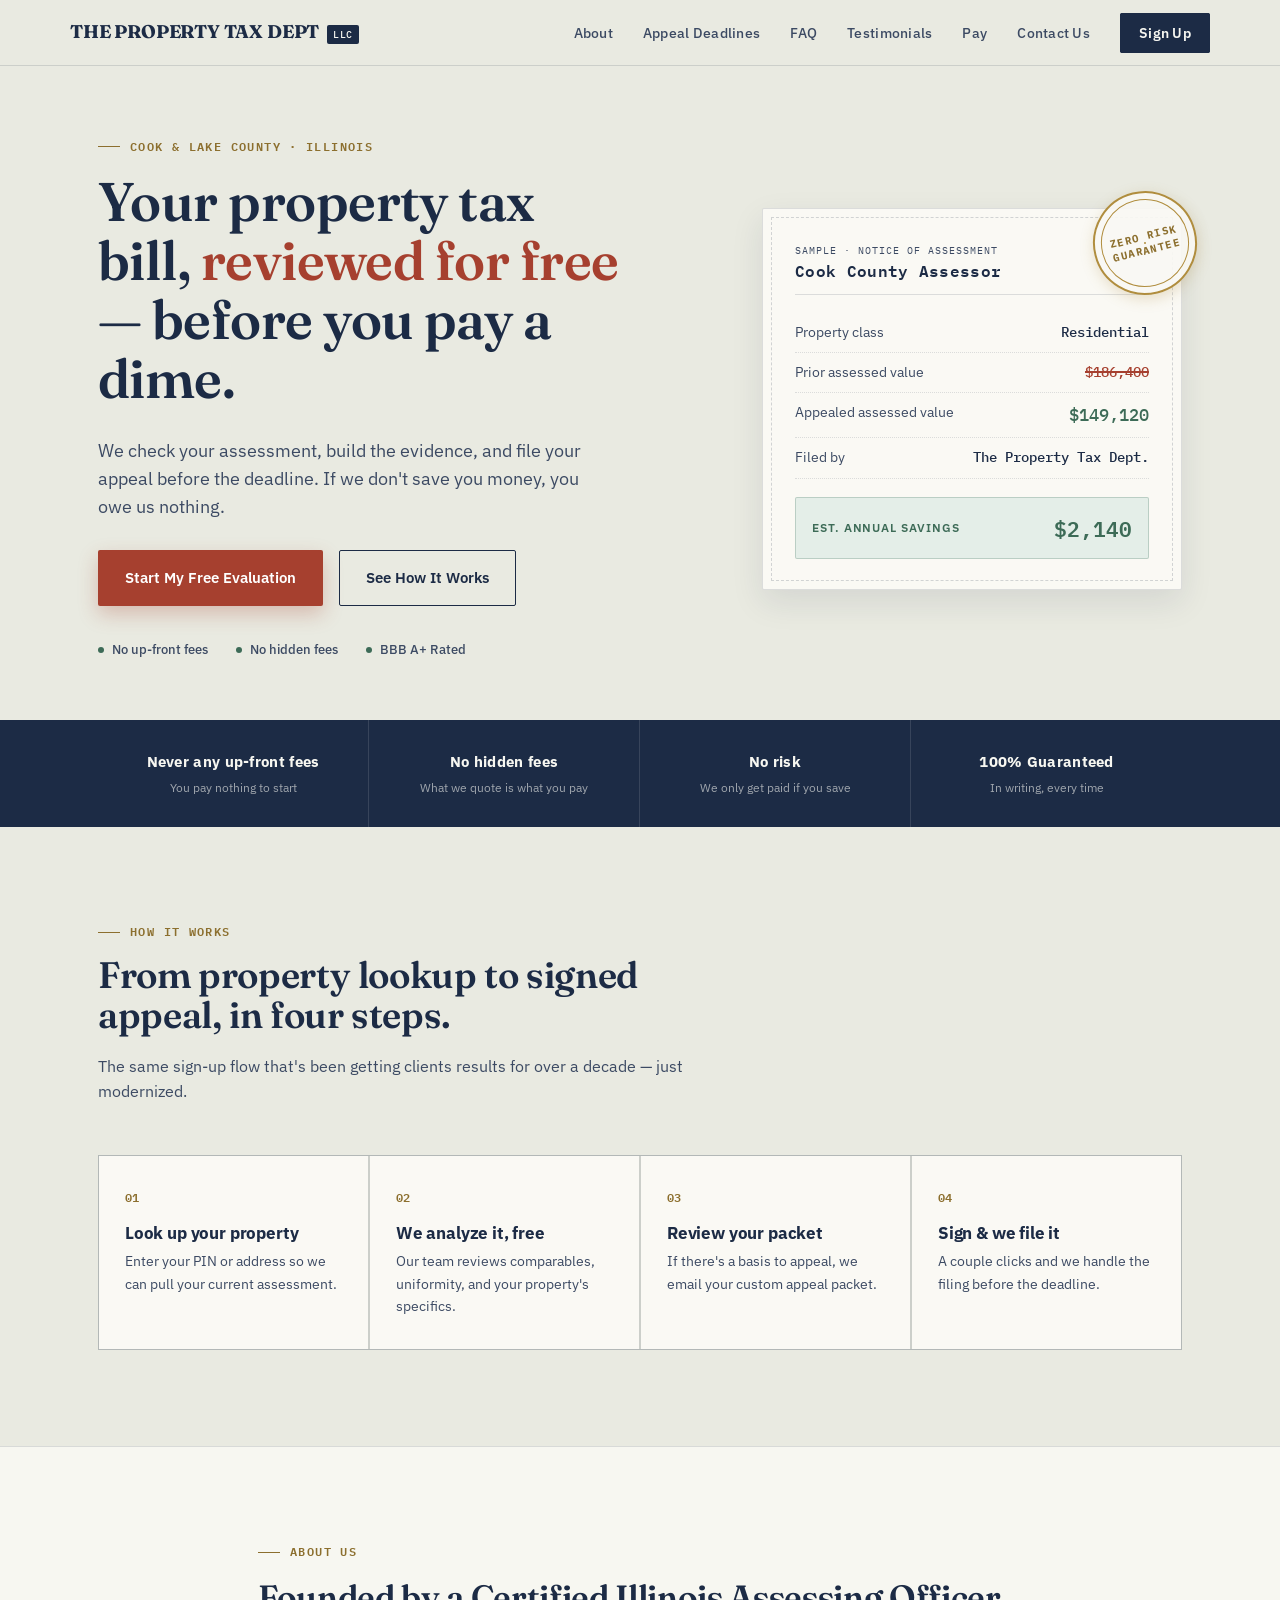
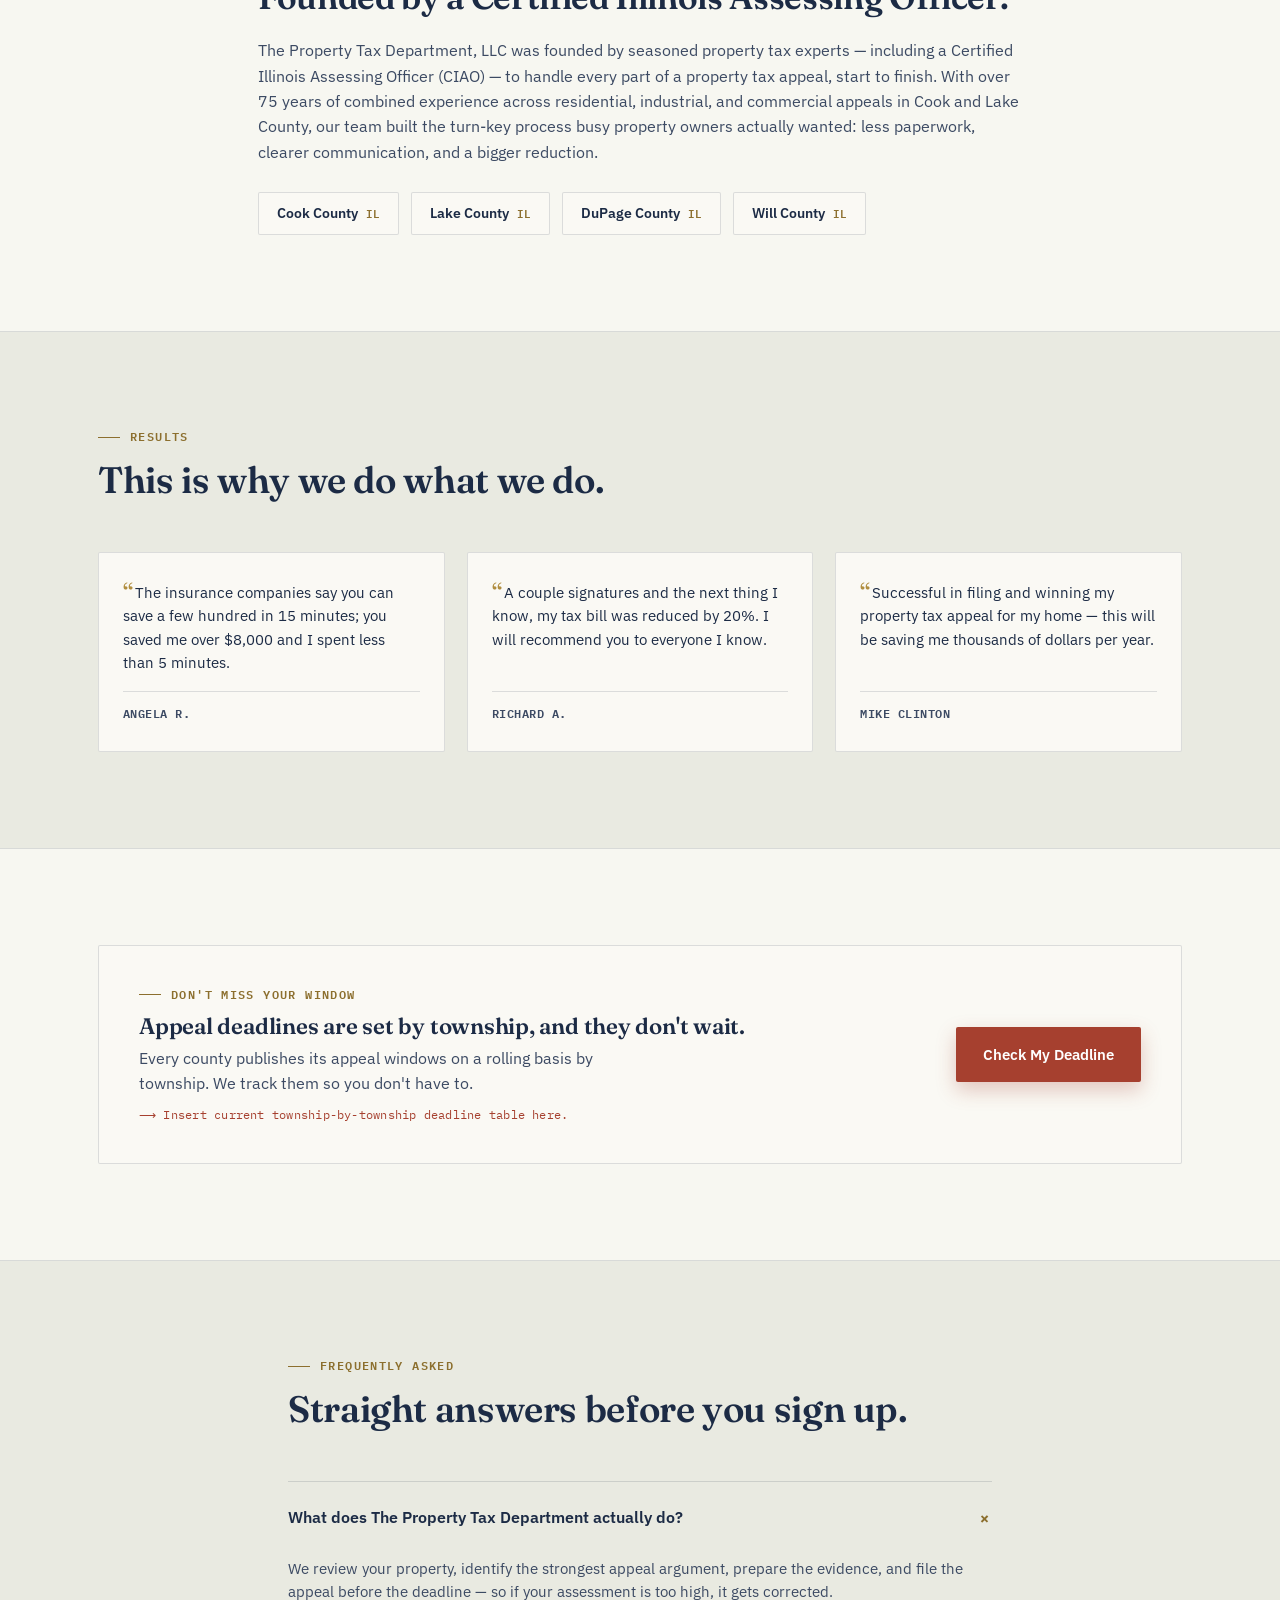
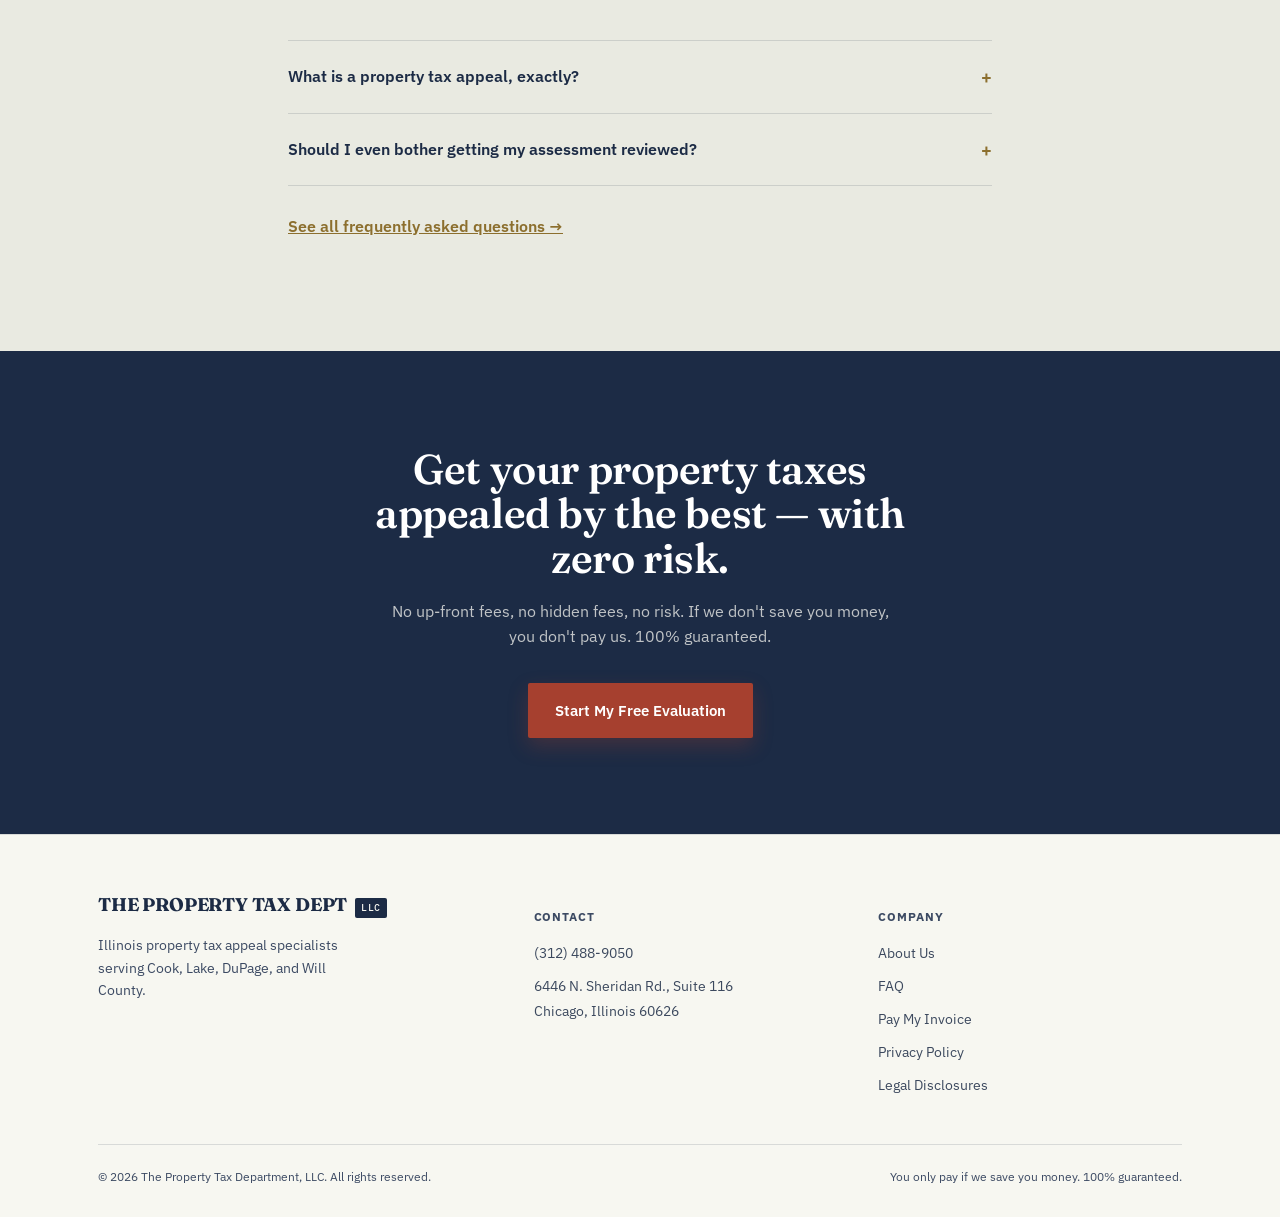
==== index.html @ 3777acff "Update index.html" ====
<!DOCTYPE html>
<html lang="en">
<head>
<meta charset="UTF-8">
<meta name="viewport" content="width=device-width, initial-scale=1.0">
<title>The Property Tax Department, LLC | Illinois Property Tax Appeals</title>
<meta name="description" content="Cook &amp; Lake County property tax appeals. No up-front fees. No hidden fees. You only pay if we save you money — 100% guaranteed.">
<link rel="preconnect" href="https://fonts.googleapis.com">
<link href="https://fonts.googleapis.com/css2?family=Fraunces:opsz,wght@9..144,400;9..144,500;9..144,600;9..144,700&family=IBM+Plex+Sans:wght@400;500;600;700&family=IBM+Plex+Mono:wght@400;500;600&display=swap" rel="stylesheet">
<link rel="stylesheet" href="assets/site.css">
</head>
<body>

<header>
  <div class="wrap nav" id="navBar">
    <div class="logo">THE PROPERTY TAX DEPT<span>LLC</span></div>
    <nav id="mainNav">
      <ul>
        <li><a href="#about">About</a></li>
        <li><a href="#deadlines">Appeal Deadlines</a></li>
        <li><a href="faq.html">FAQ</a></li>
        <li><a href="#testimonials">Testimonials</a></li>
        <li><a href="pay.html">Pay</a></li>
        <li><a href="#contact">Contact Us</a></li>
        <li><a href="calculator/index.html" class="nav-cta">Sign Up</a></li>
      </ul>
    </nav>
    <button class="menu-btn" id="menuBtn" aria-label="Toggle menu"><span></span><span></span><span></span></button>
  </div>
</header>

<section class="hero">
  <div class="wrap hero-grid">
    <div>
      <div class="eyebrow">Cook &amp; Lake County · Illinois</div>
      <h1>Your property tax bill, <em>reviewed for free</em> — before you pay a dime.</h1>
      <p class="lede">We check your assessment, build the evidence, and file your appeal before the deadline. If we don't save you money, you owe us nothing.</p>
      <div class="hero-actions">
        <a href="calculator/index.html" class="btn btn-primary">Start My Free Evaluation</a>
        <a href="#how" class="btn btn-ghost">See How It Works</a>
      </div>
      <div class="trust-row">
        <div class="trust-item"><span class="dot"></span> No up-front fees</div>
        <div class="trust-item"><span class="dot"></span> No hidden fees</div>
        <div class="trust-item"><span class="dot"></span> BBB A+ Rated</div>
      </div>
    </div>
    <div>
      <div class="notice-card">
        <div class="stamp">Zero Risk<br>Guarantee</div>
        <div class="notice-head">
          <div>
            <div class="tag">Sample · Notice of Assessment</div>
            <h3>Cook County Assessor</h3>
          </div>
        </div>
        <div class="notice-row"><span>Property class</span><span class="val">Residential</span></div>
        <div class="notice-row"><span>Prior assessed value</span><span class="val assessed-old">$186,400</span></div>
        <div class="notice-row"><span>Appealed assessed value</span><span class="val assessed-new">$149,120</span></div>
        <div class="notice-row"><span>Filed by</span><span class="val">The Property Tax Dept.</span></div>
        <div class="notice-savings">
          <span class="label">Est. Annual Savings</span>
          <span class="amount">$2,140</span>
        </div>
      </div>
    </div>
  </div>
</section>

<div class="guarantee-bar">
  <div class="wrap guarantee-inner">
    <div class="guarantee-item"><div class="g-label">Never any up-front fees</div><div class="g-sub">You pay nothing to start</div></div>
    <div class="guarantee-item"><div class="g-label">No hidden fees</div><div class="g-sub">What we quote is what you pay</div></div>
    <div class="guarantee-item"><div class="g-label">No risk</div><div class="g-sub">We only get paid if you save</div></div>
    <div class="guarantee-item"><div class="g-label">100% Guaranteed</div><div class="g-sub">In writing, every time</div></div>
  </div>
</div>

<section id="how">
  <div class="wrap">
    <div class="section-head">
      <div class="eyebrow">How it works</div>
      <h2>From property lookup to signed appeal, in four steps.</h2>
      <p>The same sign-up flow that's been getting clients results for over a decade — just modernized.</p>
    </div>
    <div class="steps">
      <div class="step"><span class="num">01</span><h3>Look up your property</h3><p>Enter your PIN or address so we can pull your current assessment.</p></div>
      <div class="step"><span class="num">02</span><h3>We analyze it, free</h3><p>Our team reviews comparables, uniformity, and your property's specifics.</p></div>
      <div class="step"><span class="num">03</span><h3>Review your packet</h3><p>If there's a basis to appeal, we email your custom appeal packet.</p></div>
      <div class="step"><span class="num">04</span><h3>Sign &amp; we file it</h3><p>A couple clicks and we handle the filing before the deadline.</p></div>
    </div>
  </div>
</section>

<section id="about" style="background:var(--paper-light); border-top:1px solid var(--line); border-bottom:1px solid var(--line);">
  <div class="wrap" style="max-width:820px;">
    <div class="eyebrow">About us</div>
    <h2 style="font-size:clamp(1.6rem,3vw,2.1rem); margin-bottom:22px;">Founded by a Certified Illinois Assessing Officer.</h2>
    <p style="color:var(--ink-soft); font-size:1.02rem;">The Property Tax Department, LLC was founded by seasoned property tax experts — including a Certified Illinois Assessing Officer (CIAO) — to handle every part of a property tax appeal, start to finish. With over 75 years of combined experience across residential, industrial, and commercial appeals in Cook and Lake County, our team built the turn-key process busy property owners actually wanted: less paperwork, clearer communication, and a bigger reduction.</p>
    <div class="counties" style="margin-top:28px;">
      <div class="county-chip">Cook County <span class="mono">IL</span></div>
      <div class="county-chip">Lake County <span class="mono">IL</span></div>
      <div class="county-chip">DuPage County <span class="mono">IL</span></div>
      <div class="county-chip">Will County <span class="mono">IL</span></div>
    </div>
  </div>
</section>

<section id="testimonials">
  <div class="wrap">
    <div class="section-head">
      <div class="eyebrow">Results</div>
      <h2>This is why we do what we do.</h2>
    </div>
    <div class="testi-grid">
      <div class="testi-card">
        <div class="quote">The insurance companies say you can save a few hundred in 15 minutes; you saved me over $8,000 and I spent less than 5 minutes.</div>
        <div class="testi-name">Angela R.</div>
      </div>
      <div class="testi-card">
        <div class="quote">A couple signatures and the next thing I know, my tax bill was reduced by 20%. I will recommend you to everyone I know.</div>
        <div class="testi-name">Richard A.</div>
      </div>
      <div class="testi-card">
        <div class="quote">Successful in filing and winning my property tax appeal for my home — this will be saving me thousands of dollars per year.</div>
        <div class="testi-name">Mike Clinton</div>
      </div>
    </div>
  </div>
</section>

<section id="deadlines" style="background:var(--paper-light); border-top:1px solid var(--line); border-bottom:1px solid var(--line);">
  <div class="wrap">
    <div class="deadline-wrap">
      <div>
        <div class="eyebrow" style="margin-bottom:10px;">Don't miss your window</div>
        <h3>Appeal deadlines are set by township, and they don't wait.</h3>
        <p>Every county publishes its appeal windows on a rolling basis by township. We track them so you don't have to.</p>
        <div class="deadline-note">⟶ Insert current township-by-township deadline table here.</div>
      </div>
      <a href="calculator/index.html" class="btn btn-primary">Check My Deadline</a>
    </div>
  </div>
</section>

<section id="faq">
  <div class="wrap" style="max-width:760px;">
    <div class="section-head">
      <div class="eyebrow">Frequently asked</div>
      <h2>Straight answers before you sign up.</h2>
    </div>
    <div class="faq-list">
      <div class="faq-item open">
        <div class="q"><span>What does The Property Tax Department actually do?</span><span class="plus">+</span></div>
        <div class="a"><p>We review your property, identify the strongest appeal argument, prepare the evidence, and file the appeal before the deadline — so if your assessment is too high, it gets corrected.</p></div>
      </div>
      <div class="faq-item">
        <div class="q"><span>What is a property tax appeal, exactly?</span><span class="plus">+</span></div>
        <div class="a"><p>It's a request to reduce your property's assessed value — not the tax rate, your school district, or local spending. It's based on market value, comparables, uniformity, and other relevant evidence.</p></div>
      </div>
      <div class="faq-item">
        <div class="q"><span>Should I even bother getting my assessment reviewed?</span><span class="plus">+</span></div>
        <div class="a"><p>If you own property in Cook or Lake County, it's worth checking — especially if your assessment recently increased, you bought recently, or similar nearby homes are assessed lower.</p></div>
      </div>
    </div>
    <p style="margin-top:28px;"><a href="faq.html" class="link" style="color:var(--brass-dark); text-decoration:underline; font-weight:600;">See all frequently asked questions →</a></p>
  </div>
</section>

<section id="signup" class="final-cta">
  <div class="wrap">
    <h2>Get your property taxes appealed by the best — with zero risk.</h2>
    <p>No up-front fees, no hidden fees, no risk. If we don't save you money, you don't pay us. 100% guaranteed.</p>
    <a href="calculator/index.html" class="btn btn-primary">Start My Free Evaluation</a>
  </div>
</section>

<footer id="contact">
  <div class="wrap">
    <div class="foot-grid">
      <div>
        <div class="logo" style="margin-bottom:14px;">THE PROPERTY TAX DEPT<span>LLC</span></div>
        <p style="color:var(--ink-soft); font-size:.9rem; max-width:34ch;">Illinois property tax appeal specialists serving Cook, Lake, DuPage, and Will County.</p>
      </div>
      <div>
        <h4>Contact</h4>
        <ul>
          <li><a href="tel:3124889050">(312) 488-9050</a></li>
          <li><a href="#">6446 N. Sheridan Rd., Suite 116<br>Chicago, Illinois 60626</a></li>
        </ul>
      </div>
      <div>
        <h4>Company</h4>
        <ul>
          <li><a href="#about">About Us</a></li>
          <li><a href="faq.html">FAQ</a></li>
          <li><a href="pay.html">Pay My Invoice</a></li>
          <li><a href="privacy-policy.html">Privacy Policy</a></li>
          <li><a href="legal-disclosures.html">Legal Disclosures</a></li>
        </ul>
      </div>
    </div>
    <div class="foot-bottom">
      <span>© 2026 The Property Tax Department, LLC. All rights reserved.</span>
      <span>You only pay if we save you money. 100% guaranteed.</span>
    </div>
  </div>
</footer>

<script>
  const menuBtn = document.getElementById('menuBtn');
  const mainNav = document.getElementById('mainNav');
  menuBtn.addEventListener('click', () => mainNav.classList.toggle('open'));

  document.querySelectorAll('.faq-item .q').forEach(q => {
    q.addEventListener('click', () => {
      const item = q.parentElement;
      const wasOpen = item.classList.contains('open');
      document.querySelectorAll('.faq-item').forEach(i => i.classList.remove('open'));
      if(!wasOpen) item.classList.add('open');
    });
  });
</script>

</body>
</html>
---- assets/site.css ----
:root{
  --ink:#1C2B45;
  --ink-soft:#3C4A63;
  --paper:#E9EAE1;
  --paper-light:#F7F7F1;
  --card:#FAF9F4;
  --brass:#B08D3E;
  --brass-dark:#8C6F2E;
  --stamp:#A6402F;
  --savings:#3D6B57;
  --savings-light:#E4EEE8;
  --line: rgba(28,43,69,0.14);
  --radius: 4px;
  --shadow: 0 12px 32px rgba(28,43,69,0.10);
}
*{box-sizing:border-box;}
html{scroll-behavior:smooth;}
body{
  margin:0;
  background:var(--paper);
  color:var(--ink);
  font-family:'IBM Plex Sans', sans-serif;
  line-height:1.55;
  -webkit-font-smoothing:antialiased;
}
h1,h2,h3{
  font-family:'Fraunces', serif;
  font-weight:600;
  line-height:1.08;
  margin:0 0 .5em;
  letter-spacing:-0.01em;
}
.mono{
  font-family:'IBM Plex Mono', monospace;
}
a{color:inherit;}
.wrap{max-width:1140px; margin:0 auto; padding:0 28px;}
section{padding:96px 0;}
@media (max-width:720px){ section{padding:64px 0;} }

/* ---------- HEADER ---------- */
header{
  position:sticky; top:0; z-index:50;
  background:rgba(233,234,225,0.92);
  backdrop-filter:blur(8px);
  border-bottom:1px solid var(--line);
}
.nav{
  display:flex; align-items:center; justify-content:space-between;
  padding:18px 0;
}
.logo{
  font-family:'Fraunces', serif; font-weight:700; font-size:1.15rem;
  letter-spacing:-0.01em;
  display:flex; align-items:baseline; gap:8px;
}
.logo span{
  font-family:'IBM Plex Mono', monospace; font-weight:500; font-size:.62rem;
  background:var(--ink); color:var(--paper-light);
  padding:2px 6px; border-radius:2px; letter-spacing:.06em;
}
nav ul{list-style:none; display:flex; gap:30px; margin:0; padding:0;}
nav ul li a{
  text-decoration:none; font-size:.86rem; font-weight:500;
  color:var(--ink-soft); letter-spacing:.02em;
  padding-bottom:3px; border-bottom:1px solid transparent;
  transition:border-color .15s, color .15s;
}
nav ul li a:hover{color:var(--ink); border-color:var(--brass);}
.nav-cta{
  background:var(--ink); color:var(--paper-light) !important;
  padding:10px 18px; border-radius:2px; font-weight:600 !important;
  border:1px solid var(--ink) !important;
}
.nav-cta:hover{background:var(--ink-soft) !important; border-color:var(--ink-soft) !important;}
.menu-btn{display:none; background:none; border:none; cursor:pointer;}
.menu-btn span{display:block; width:22px; height:2px; background:var(--ink); margin:5px 0;}
@media (max-width:860px){
  nav ul{display:none;}
  .menu-btn{display:block;}
  nav.open ul{
    display:flex; flex-direction:column; gap:0;
    position:absolute; top:64px; left:0; right:0;
    background:var(--paper-light); border-bottom:1px solid var(--line);
    padding:8px 28px 20px;
  }
  nav.open ul li{padding:10px 0; border-bottom:1px solid var(--line);}
}

/* ---------- HERO ---------- */
.hero{padding-top:72px; padding-bottom:60px;}
.hero-grid{
  display:grid; grid-template-columns:1.05fr .95fr; gap:64px; align-items:center;
}
@media (max-width:900px){ .hero-grid{grid-template-columns:1fr;} }
.eyebrow{
  font-family:'IBM Plex Mono', monospace; font-size:.72rem; letter-spacing:.12em;
  text-transform:uppercase; color:var(--brass-dark); font-weight:600;
  display:flex; align-items:center; gap:10px; margin-bottom:18px;
}
.eyebrow::before{content:''; width:22px; height:1px; background:var(--brass-dark);}
.hero h1{font-size:clamp(2.3rem, 4.4vw, 3.4rem); color:var(--ink);}
.hero h1 em{font-style:normal; color:var(--stamp);}
.hero p.lede{font-size:1.14rem; color:var(--ink-soft); max-width:46ch; margin:0 0 30px;}
.hero-actions{display:flex; gap:16px; flex-wrap:wrap; margin-bottom:34px;}
.btn{
  display:inline-flex; align-items:center; gap:8px;
  padding:15px 26px; border-radius:2px; font-weight:600; font-size:.95rem;
  text-decoration:none; border:1px solid transparent; cursor:pointer;
  transition:transform .15s ease, box-shadow .15s ease;
}
.btn:hover{transform:translateY(-1px);}
.btn-primary{background:var(--stamp); color:#fff; box-shadow:0 8px 20px rgba(166,64,47,0.28);}
.btn-primary:hover{background:#8f3728;}
.btn-ghost{background:transparent; color:var(--ink); border-color:var(--ink);}
.btn-ghost:hover{background:var(--ink); color:var(--paper-light);}
.trust-row{display:flex; gap:28px; flex-wrap:wrap;}
.trust-item{display:flex; align-items:center; gap:8px; font-size:.82rem; color:var(--ink-soft); font-weight:500;}
.trust-item .dot{width:6px; height:6px; border-radius:50%; background:var(--savings);}

/* ---------- SIGNATURE: ASSESSMENT NOTICE CARD ---------- */
.notice-card{
  position:relative;
  background:var(--card);
  border:1px solid var(--line);
  box-shadow:var(--shadow);
  padding:34px 32px 30px;
  border-radius:2px;
  max-width:420px;
  margin-left:auto;
}
.notice-card::before{
  content:'';
  position:absolute; inset:8px;
  border:1px dashed rgba(28,43,69,0.18);
  pointer-events:none;
}
.notice-head{
  display:flex; justify-content:space-between; align-items:flex-start;
  border-bottom:1px solid var(--line); padding-bottom:14px; margin-bottom:18px;
}
.notice-head .tag{
  font-family:'IBM Plex Mono', monospace; font-size:.62rem; letter-spacing:.1em;
  color:var(--ink-soft); text-transform:uppercase;
}
.notice-head h3{font-size:1rem; margin:4px 0 0; font-family:'IBM Plex Mono', monospace; font-weight:600; letter-spacing:.02em;}
.notice-row{display:flex; justify-content:space-between; padding:9px 0; border-bottom:1px dotted var(--line); font-size:.86rem;}
.notice-row span:first-child{color:var(--ink-soft);}
.notice-row .val{font-family:'IBM Plex Mono', monospace; font-weight:500;}
.assessed-old{
  color:var(--stamp); text-decoration:line-through; text-decoration-thickness:1.5px;
}
.assessed-new{
  color:var(--savings); font-weight:600; font-size:1.05rem;
}
.notice-savings{
  margin-top:18px; background:var(--savings-light); border:1px solid rgba(61,107,87,0.25);
  padding:14px 16px; border-radius:2px;
  display:flex; justify-content:space-between; align-items:center;
}
.notice-savings .label{font-size:.72rem; text-transform:uppercase; letter-spacing:.08em; color:var(--savings); font-weight:600;}
.notice-savings .amount{font-family:'IBM Plex Mono', monospace; font-weight:600; font-size:1.3rem; color:var(--savings);}
.stamp{
  position:absolute; top:-18px; right:-16px;
  width:104px; height:104px; border-radius:50%;
  border:2.5px solid var(--brass);
  display:flex; align-items:center; justify-content:center;
  transform:rotate(-14deg);
  background:rgba(250,249,244,0.9);
  color:var(--brass-dark);
  font-family:'IBM Plex Mono', monospace; font-weight:700; font-size:.66rem;
  letter-spacing:.06em; text-align:center; text-transform:uppercase;
  line-height:1.35;
  box-shadow:0 4px 14px rgba(176,141,62,0.25);
}
.stamp::before, .stamp::after{
  content:''; position:absolute; border-radius:50%; border:1px solid var(--brass);
}
.stamp::before{inset:6px;}

/* ---------- GUARANTEE BAR ---------- */
.guarantee-bar{
  background:var(--ink); color:var(--paper-light); padding:0;
}
.guarantee-inner{
  display:grid; grid-template-columns:repeat(4,1fr); gap:0;
}
@media (max-width:800px){ .guarantee-inner{grid-template-columns:repeat(2,1fr);} }
.guarantee-item{
  padding:30px 24px; text-align:center; border-right:1px solid rgba(255,255,255,0.12);
}
.guarantee-item:last-child{border-right:none;}
.guarantee-item .g-label{font-weight:700; font-size:.95rem; letter-spacing:.02em;}
.guarantee-item .g-sub{font-size:.78rem; color:rgba(247,247,241,0.6); margin-top:4px;}

/* ---------- SECTION HEADERS ---------- */
.section-head{max-width:620px; margin-bottom:52px;}
.section-head .eyebrow{margin-bottom:14px;}
.section-head h2{font-size:clamp(1.7rem,3vw,2.3rem);}
.section-head p{color:var(--ink-soft); font-size:1.02rem;}

/* ---------- HOW IT WORKS ---------- */
.steps{
  display:grid; grid-template-columns:repeat(4,1fr); gap:2px;
  background:var(--line); border:1px solid var(--line);
}
@media (max-width:900px){ .steps{grid-template-columns:1fr 1fr;} }
@media (max-width:520px){ .steps{grid-template-columns:1fr;} }
.step{background:var(--card); padding:32px 26px;}
.step .num{
  font-family:'IBM Plex Mono', monospace; font-weight:600; font-size:.78rem;
  color:var(--brass-dark); display:block; margin-bottom:16px;
}
.step h3{font-size:1.08rem; font-family:'IBM Plex Sans', sans-serif; font-weight:700; margin-bottom:8px;}
.step p{font-size:.9rem; color:var(--ink-soft); margin:0;}

/* ---------- SERVICE AREA ---------- */
.counties{
  display:flex; flex-wrap:wrap; gap:12px;
}
.county-chip{
  border:1px solid var(--line); background:var(--card);
  padding:10px 18px; border-radius:2px; font-size:.86rem; font-weight:600;
  display:flex; align-items:center; gap:8px;
}
.county-chip .mono{font-size:.68rem; color:var(--brass-dark);}

/* ---------- TESTIMONIALS ---------- */
.testi-grid{
  display:grid; grid-template-columns:repeat(3,1fr); gap:22px;
}
@media (max-width:900px){ .testi-grid{grid-template-columns:1fr 1fr;} }
@media (max-width:600px){ .testi-grid{grid-template-columns:1fr;} }
.testi-card{
  background:var(--card); border:1px solid var(--line); border-radius:2px;
  padding:28px 24px; display:flex; flex-direction:column; gap:16px;
}
.testi-card .quote{font-size:.95rem; color:var(--ink); flex:1;}
.testi-card .quote::before{content:'\201C'; color:var(--brass); font-family:'Fraunces',serif; font-size:1.6rem; line-height:0; display:inline-block; margin-right:2px; vertical-align:-4px;}
.testi-name{
  font-family:'IBM Plex Mono', monospace; font-size:.76rem; font-weight:600;
  color:var(--ink-soft); border-top:1px solid var(--line); padding-top:12px;
  text-transform:uppercase; letter-spacing:.04em;
}

/* ---------- DEADLINES ---------- */
.deadline-wrap{
  background:var(--card); border:1px solid var(--line); border-radius:2px;
  padding:40px; display:flex; justify-content:space-between; align-items:center; gap:32px; flex-wrap:wrap;
}
.deadline-wrap h3{font-size:1.4rem; margin-bottom:8px;}
.deadline-wrap p{color:var(--ink-soft); margin:0; max-width:52ch;}
.deadline-note{
  font-family:'IBM Plex Mono', monospace; font-size:.72rem; color:var(--stamp);
  margin-top:10px; letter-spacing:.02em;
}

/* ---------- FAQ TEASER ---------- */
.faq-list{border-top:1px solid var(--line);}
.faq-item{border-bottom:1px solid var(--line); padding:22px 0; cursor:pointer;}
.faq-item .q{display:flex; justify-content:space-between; align-items:center; font-weight:600; font-size:1rem;}
.faq-item .q .plus{font-family:'IBM Plex Mono', monospace; color:var(--brass-dark); font-size:1.1rem; transition:transform .2s;}
.faq-item.open .q .plus{transform:rotate(45deg);}
.faq-item .a{max-height:0; overflow:hidden; transition:max-height .25s ease; font-size:.92rem; color:var(--ink-soft);}
.faq-item.open .a{max-height:240px; margin-top:12px;}

/* ---------- FINAL CTA ---------- */
.final-cta{
  background:var(--ink); color:var(--paper-light); text-align:center;
}
.final-cta h2{color:#fff; font-size:clamp(1.8rem,3.4vw,2.6rem); max-width:20ch; margin:0 auto 18px;}
.final-cta p{color:rgba(247,247,241,0.75); max-width:50ch; margin:0 auto 34px;}

/* ---------- FOOTER ---------- */
footer{background:var(--paper-light); border-top:1px solid var(--line); padding:56px 0 30px;}
.foot-grid{display:grid; grid-template-columns:1.3fr 1fr 1fr; gap:40px; margin-bottom:40px;}
@media (max-width:700px){ .foot-grid{grid-template-columns:1fr;} }
footer h4{font-size:.76rem; text-transform:uppercase; letter-spacing:.08em; color:var(--ink-soft); margin-bottom:14px;}
footer ul{list-style:none; margin:0; padding:0;}
footer ul li{margin-bottom:8px;}
footer ul li a{text-decoration:none; font-size:.9rem; color:var(--ink); opacity:.85;}
footer ul li a:hover{opacity:1; color:var(--brass-dark);}
.foot-bottom{
  border-top:1px solid var(--line); padding-top:22px; display:flex; justify-content:space-between;
  flex-wrap:wrap; gap:10px; font-size:.78rem; color:var(--ink-soft);
}

/* ================================================================
   INTERIOR / SIMPLE CONTENT PAGES (Privacy, Legal, Pay, etc.)
   ================================================================ */

.page-hero{
  padding:64px 0 40px;
  border-bottom:1px solid var(--line);
  background:var(--paper-light);
}
.page-hero h1{font-size:clamp(2rem,4vw,2.6rem);}
.page-hero p{color:var(--ink-soft); font-size:1.02rem; max-width:60ch; margin:0;}

.prose{max-width:760px;}
.prose h2{font-size:1.3rem; margin-top:2em;}
.prose h2:first-child{margin-top:0;}
.prose p{color:var(--ink-soft); margin-bottom:1.3em; font-size:.98rem;}
.prose .updated{
  font-family:'IBM Plex Mono', monospace; font-size:.74rem; color:var(--brass-dark);
  text-transform:uppercase; letter-spacing:.06em; display:block; margin-bottom:2.2em;
}
.prose a{color:var(--brass-dark); text-decoration:underline;}

/* Simple notice/alert box (e.g. Pay page technical notice) */
.notice-box{
  background:var(--savings-light); border:1px solid rgba(61,107,87,0.3);
  padding:20px 24px; border-radius:2px; margin:24px 0;
  font-size:.92rem; color:var(--ink);
}
.notice-box.-warning{
  background:#FBEAE7; border-color:rgba(166,64,47,0.3);
}
.notice-box strong{display:block; margin-bottom:6px; font-family:'IBM Plex Mono', monospace; font-size:.74rem; text-transform:uppercase; letter-spacing:.06em;}

/* Simple lookup form (Pay page) */
.simple-form{
  background:var(--card); border:1px solid var(--line); border-radius:2px;
  padding:32px; max-width:480px; margin-top:24px;
}
.simple-form label{display:block; font-weight:600; font-size:.85rem; margin-bottom:8px;}
.simple-form input{
  width:100%; padding:13px; border:1px solid var(--line); background:var(--paper-light);
  font-family:'IBM Plex Sans', sans-serif; font-size:.95rem; margin-bottom:16px; border-radius:2px;
}
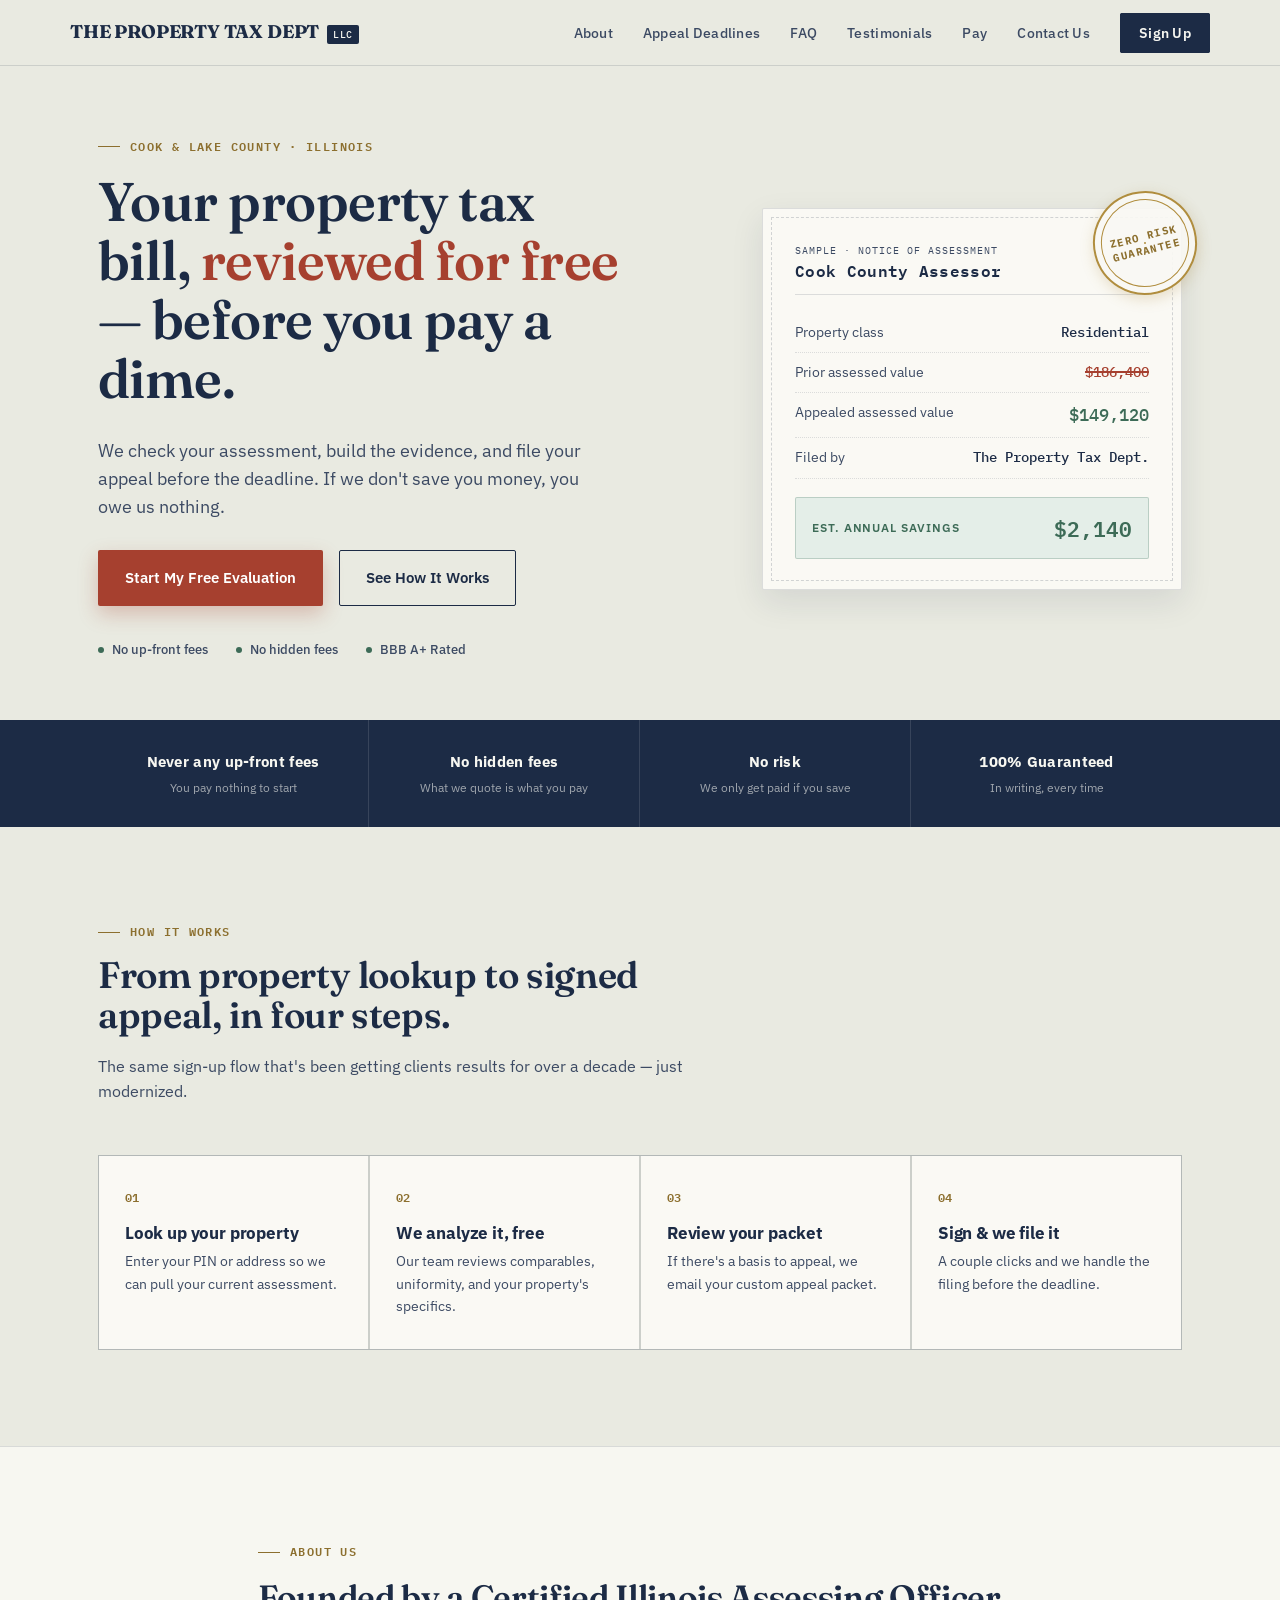
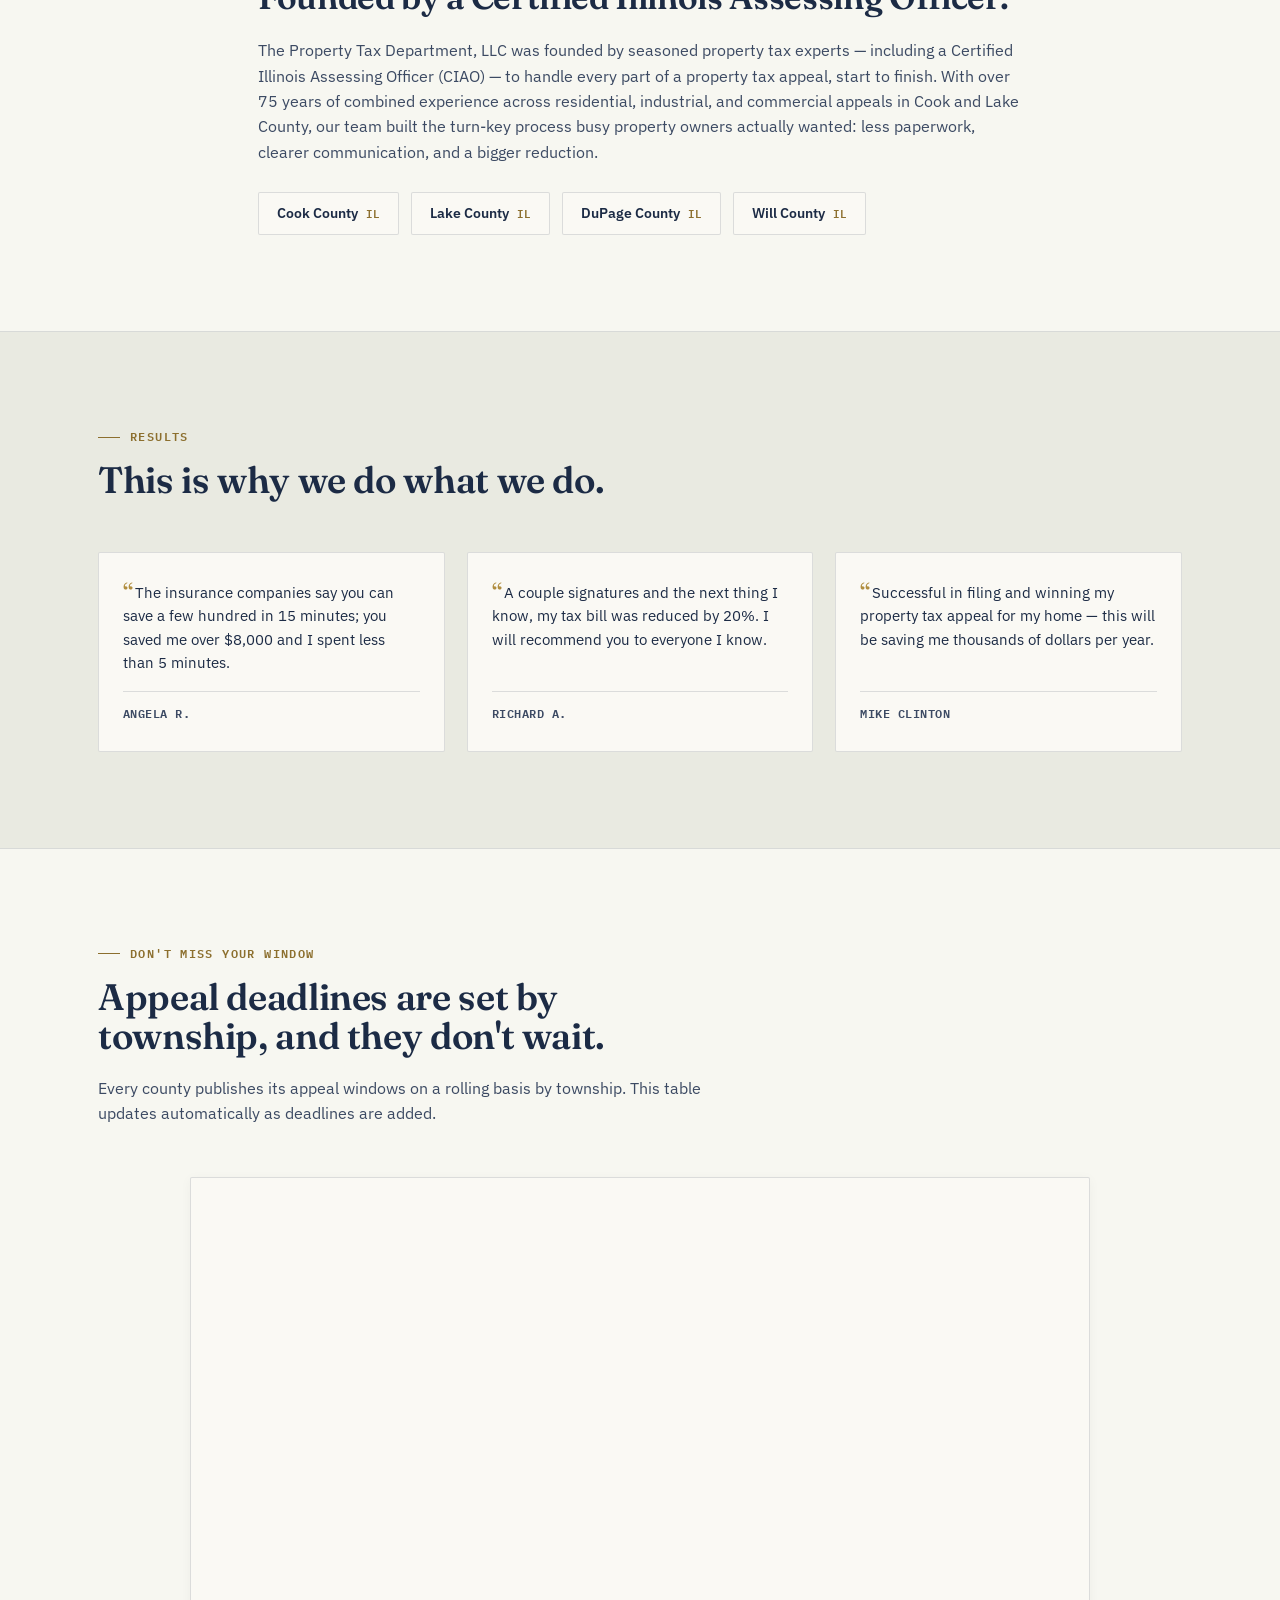
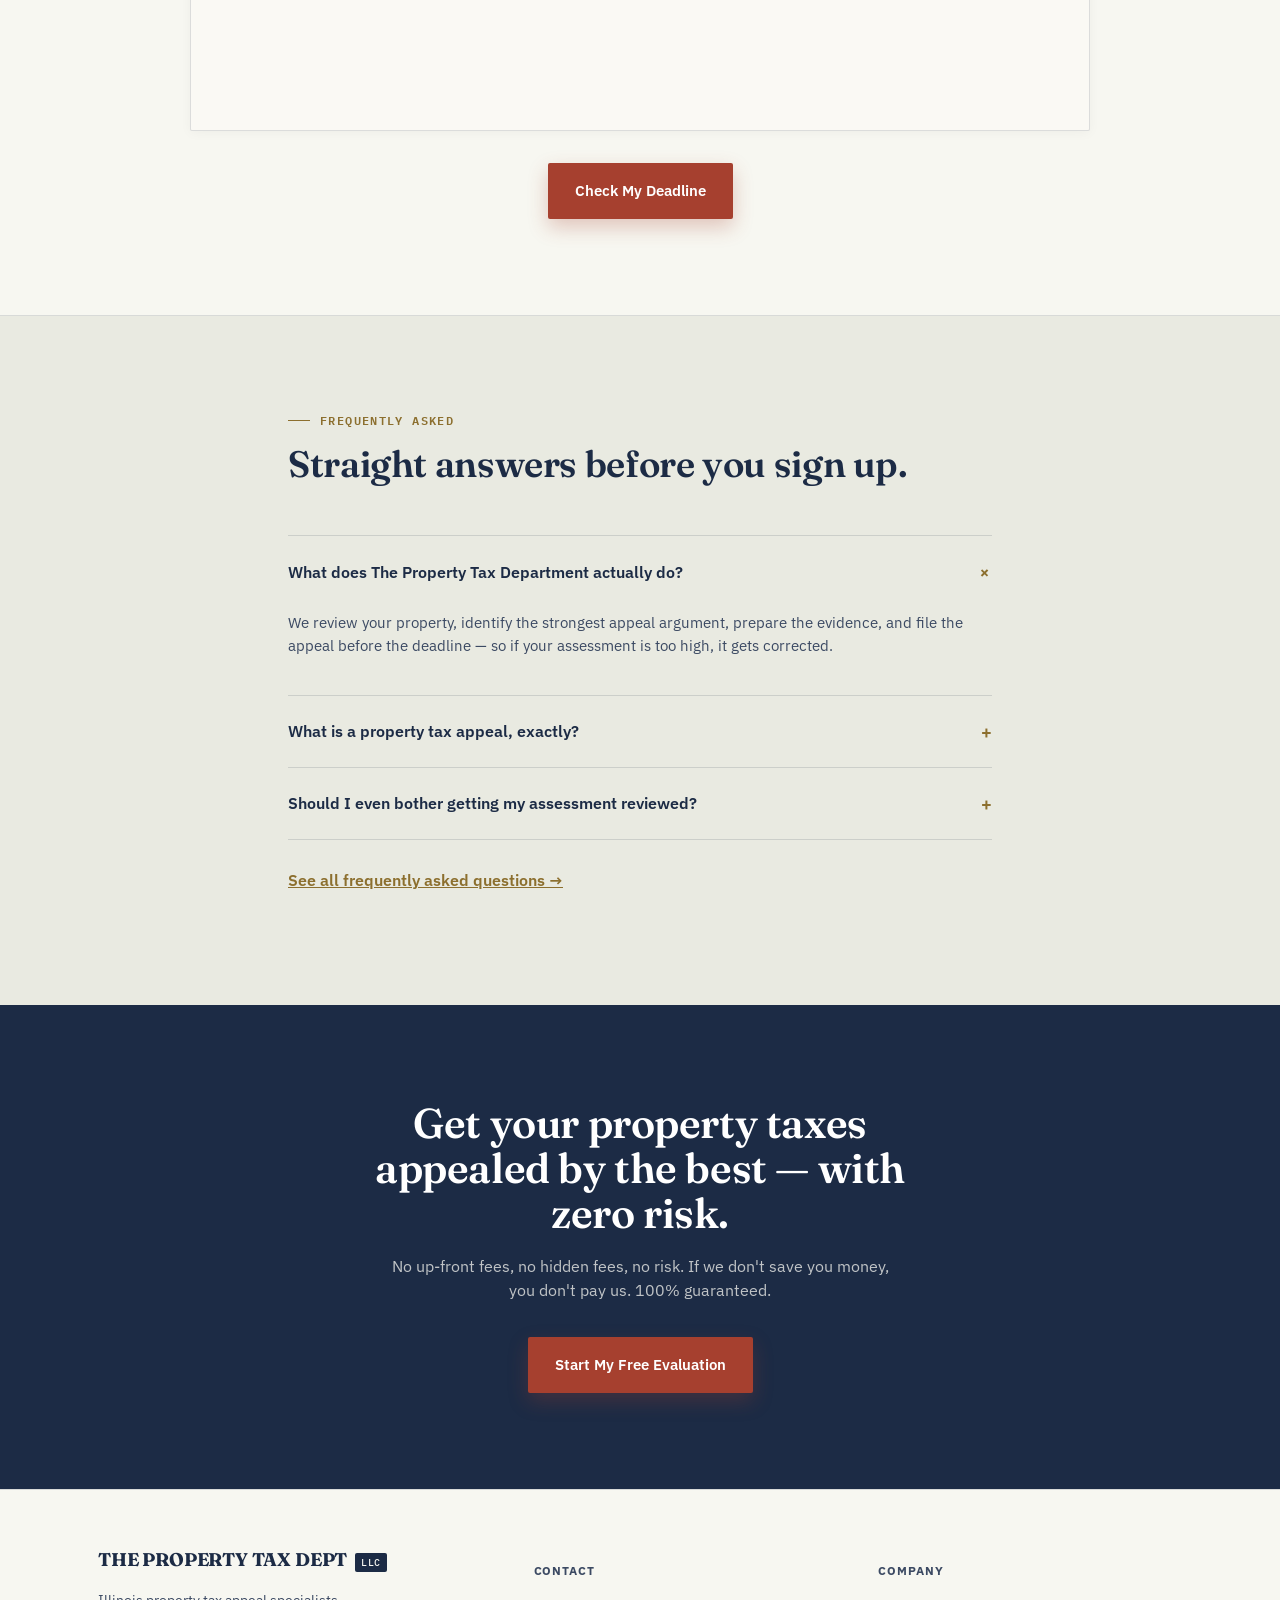
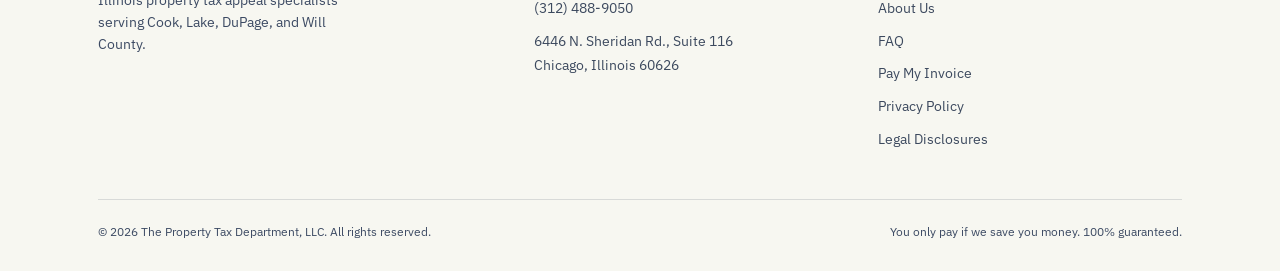
==== commit efbfba7e: "Update index.html" ====
--- a/index.html
+++ b/index.html
@@ -131,13 +131,22 @@
 
 <section id="deadlines" style="background:var(--paper-light); border-top:1px solid var(--line); border-bottom:1px solid var(--line);">
   <div class="wrap">
-    <div class="deadline-wrap">
-      <div>
-        <div class="eyebrow" style="margin-bottom:10px;">Don't miss your window</div>
-        <h3>Appeal deadlines are set by township, and they don't wait.</h3>
-        <p>Every county publishes its appeal windows on a rolling basis by township. We track them so you don't have to.</p>
-        <div class="deadline-note">⟶ Insert current township-by-township deadline table here.</div>
-      </div>
+    <div class="section-head">
+      <div class="eyebrow">Don't miss your window</div>
+      <h2>Appeal deadlines are set by township, and they don't wait.</h2>
+      <p>Every county publishes its appeal windows on a rolling basis by township. This table updates automatically as deadlines are added.</p>
+    </div>
+
+    <div style="max-width:900px; margin:0 auto; background:var(--card); border:1px solid var(--line); border-radius:2px; padding:16px; box-shadow: rgba(0,0,0,0.04) 0px 2px 12px;">
+      <iframe
+        src="https://docs.google.com/spreadsheets/d/e/2PACX-1vSF_vJzqZFuaHN1BcsXZgl0Tn5GGSOuaWz_ckgbdcPoq-x3xvMTUa63Mqg_fzvIWC4XulEvadtZM7b4/pubhtml?widget=true&amp;headers=false"
+        title="Cook County and Lake County appeal deadlines"
+        loading="lazy"
+        style="width:100%; height:520px; border:none; display:block;">
+      </iframe>
+    </div>
+
+    <div style="text-align:center; margin-top:32px;">
       <a href="calculator/index.html" class="btn btn-primary">Check My Deadline</a>
     </div>
   </div>
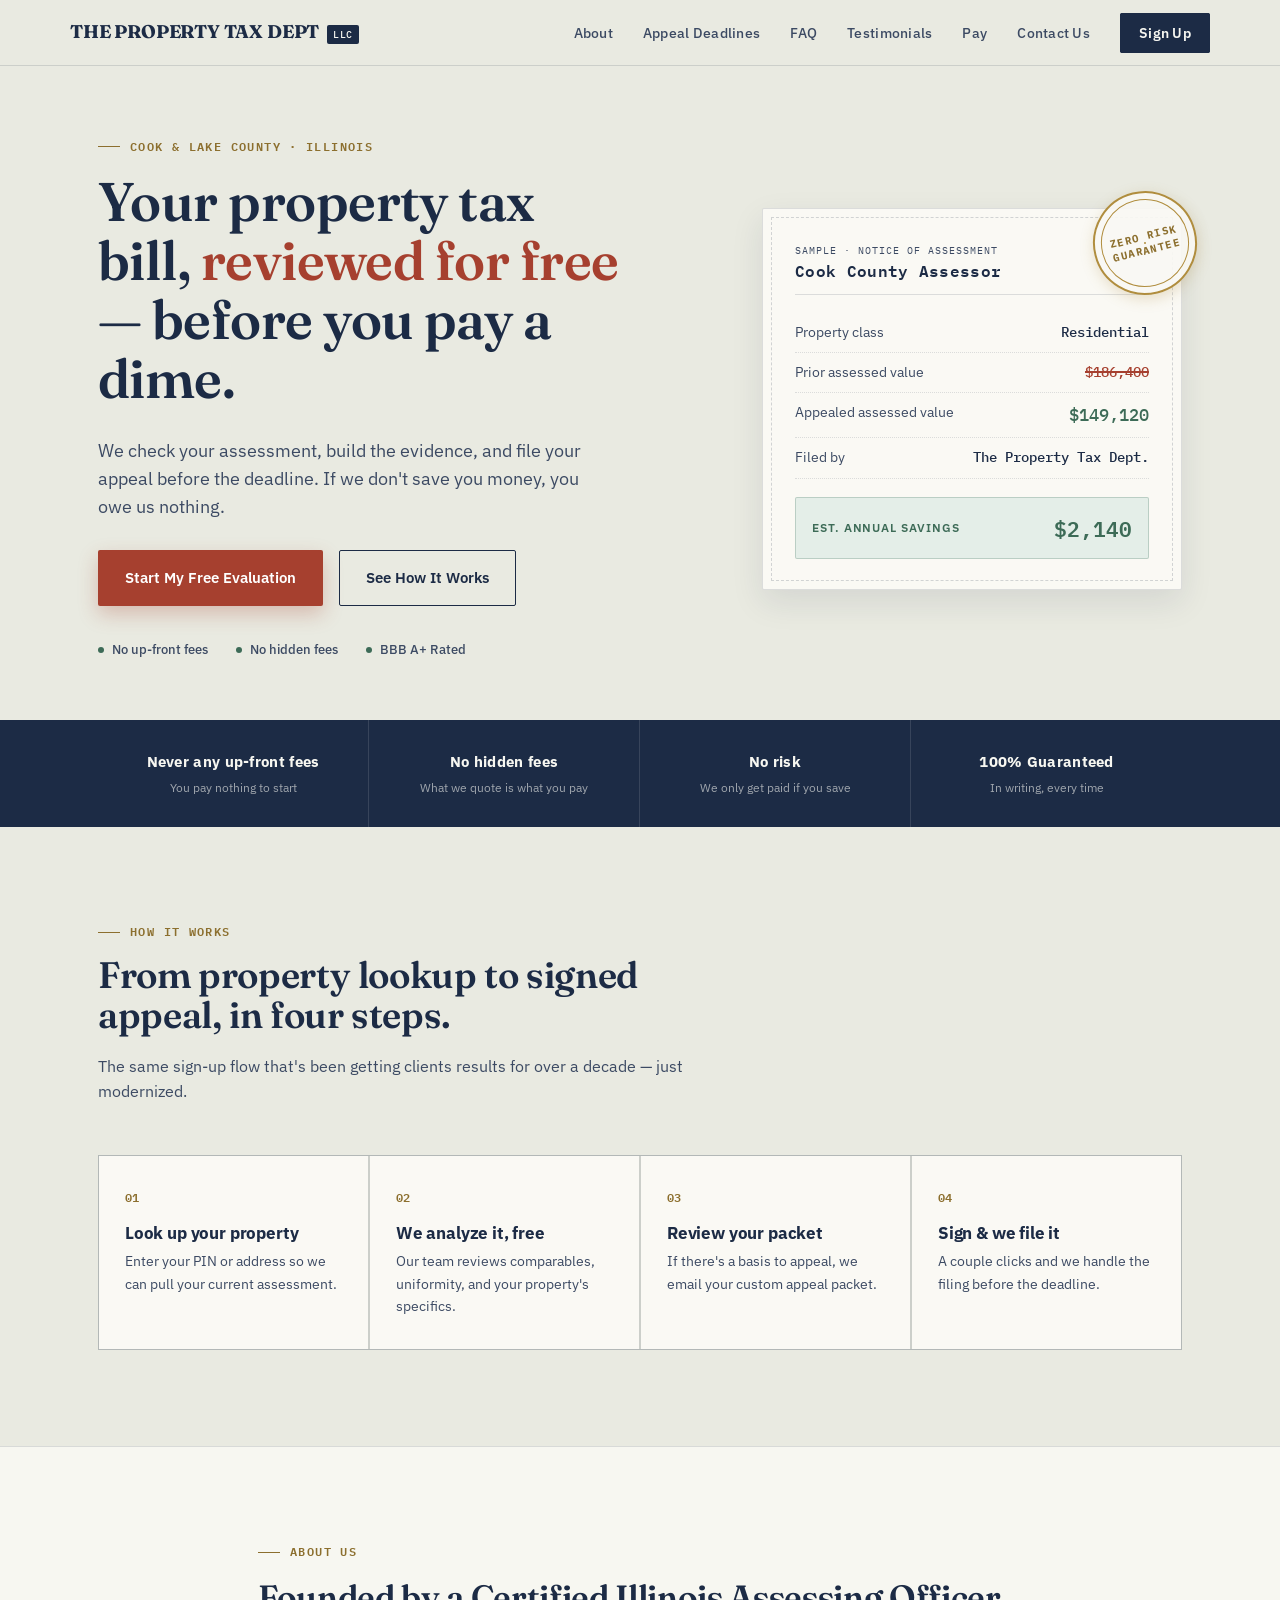
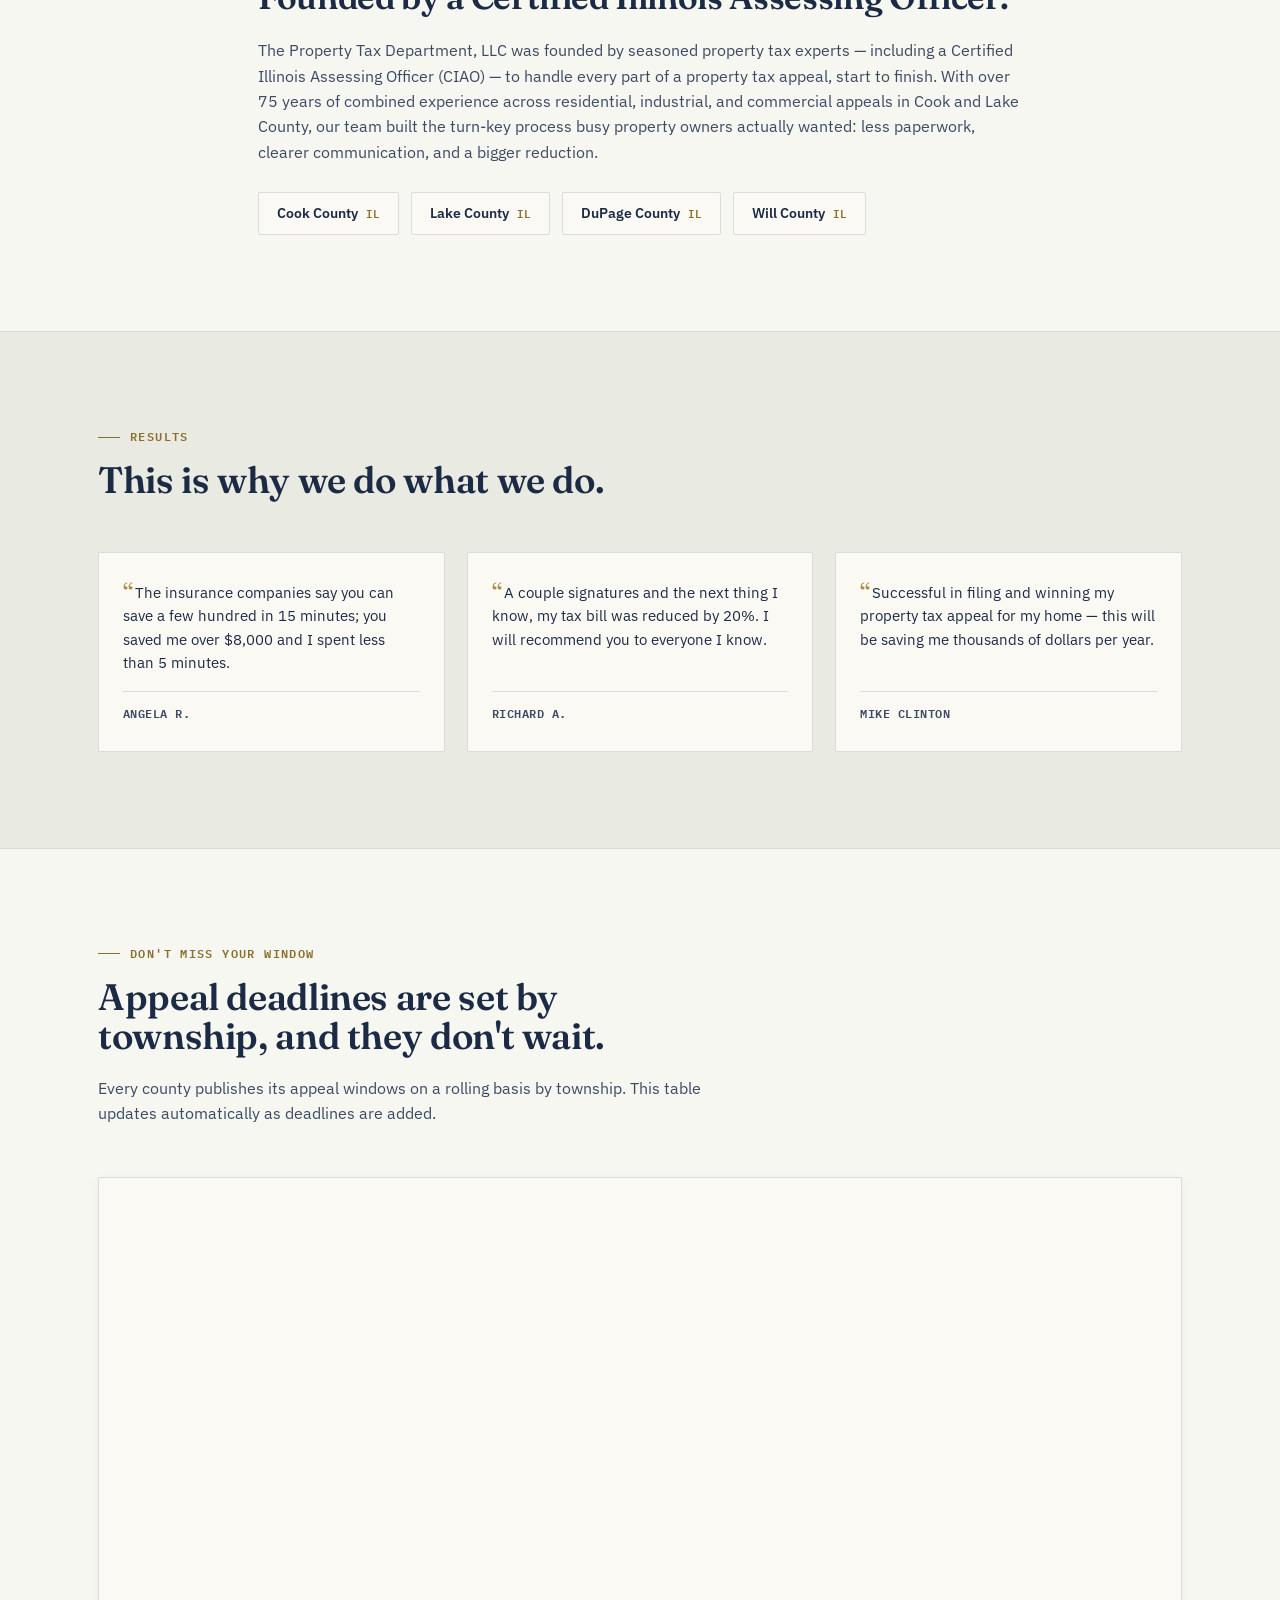
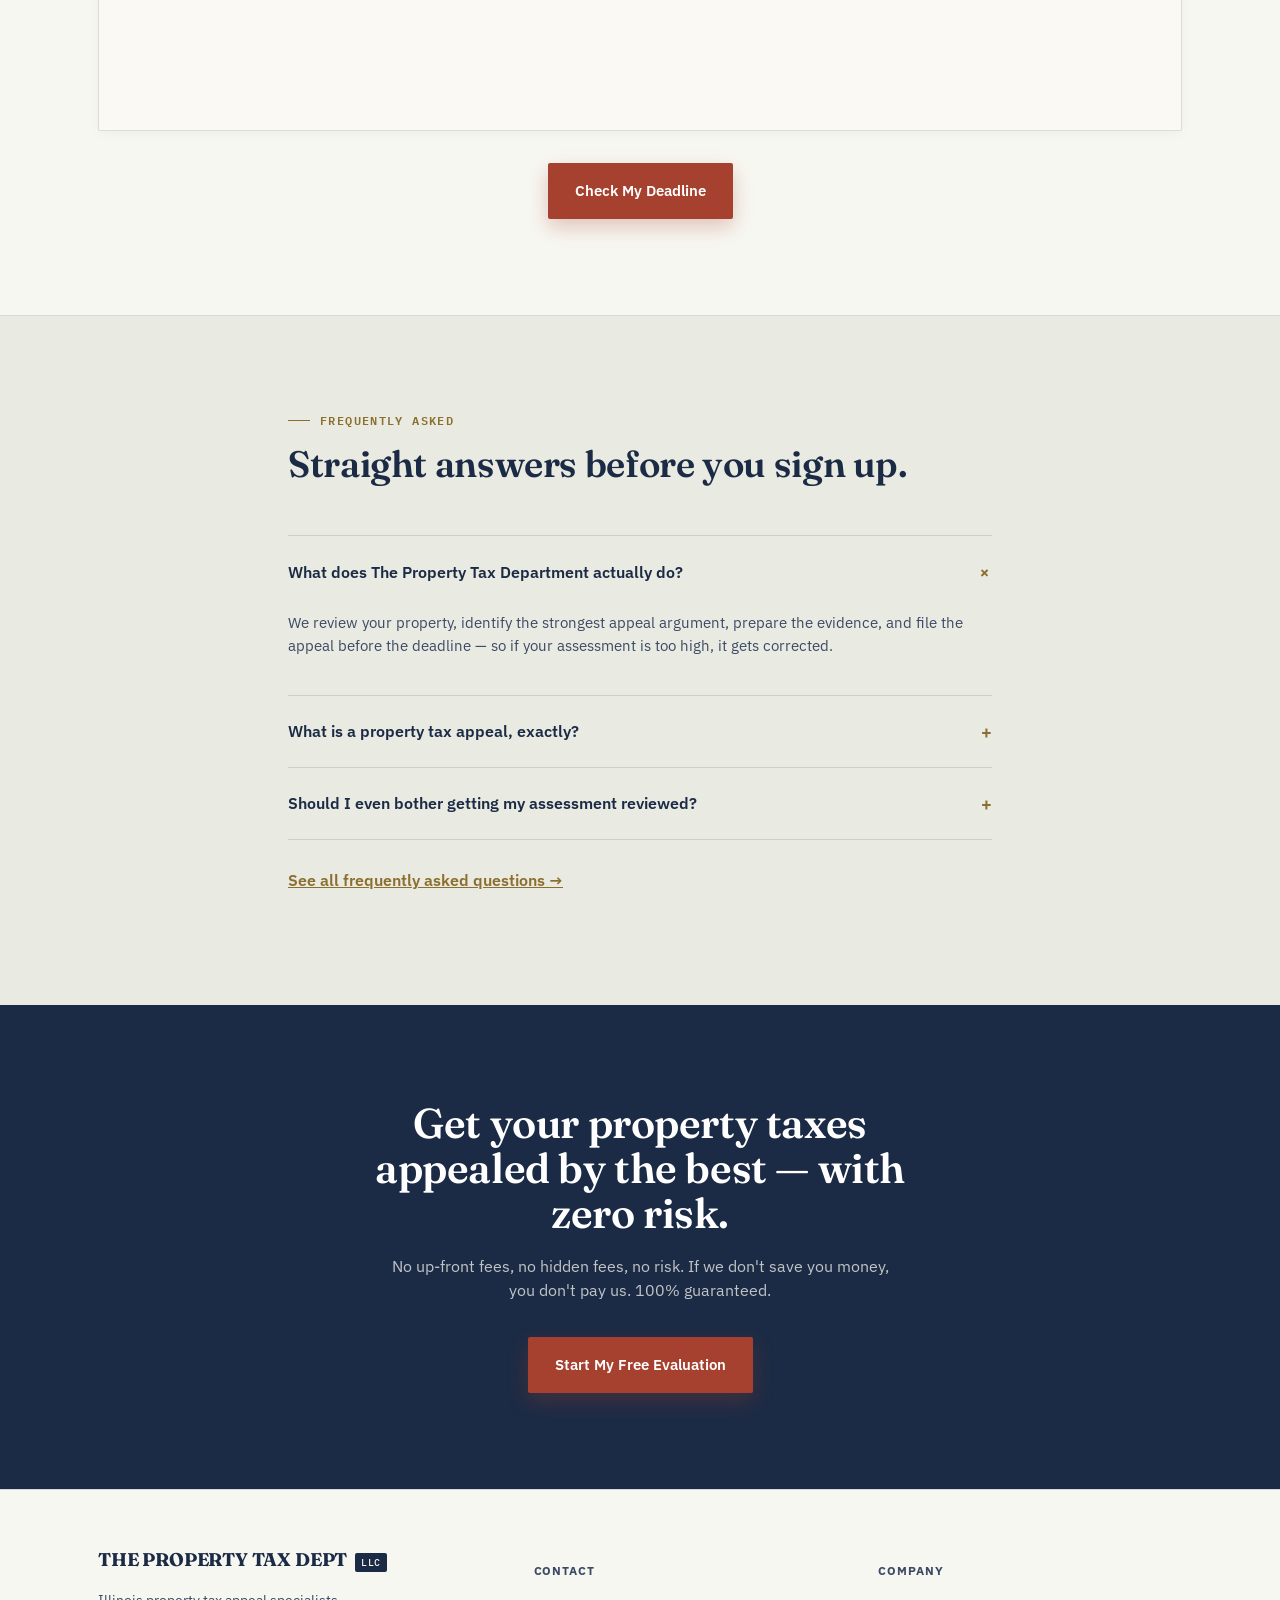
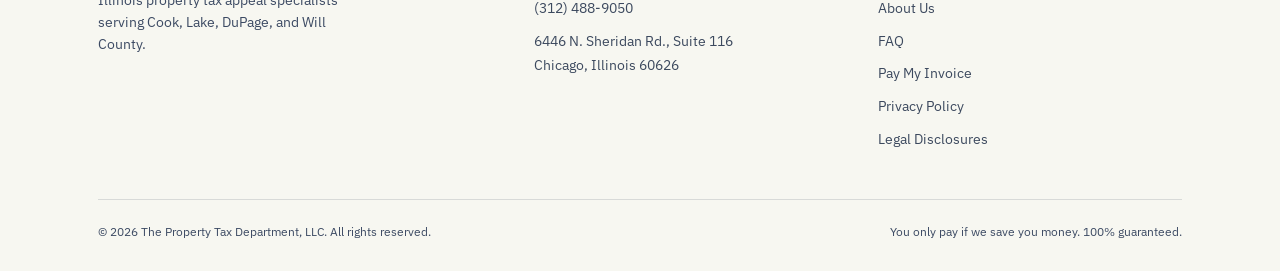
==== commit efd62613: "Update index.html" ====
--- a/index.html
+++ b/index.html
@@ -137,7 +137,7 @@
       <p>Every county publishes its appeal windows on a rolling basis by township. This table updates automatically as deadlines are added.</p>
     </div>
 
-    <div style="max-width:900px; margin:0 auto; background:var(--card); border:1px solid var(--line); border-radius:2px; padding:16px; box-shadow: rgba(0,0,0,0.04) 0px 2px 12px;">
+    <div style="background:var(--card); border:1px solid var(--line); border-radius:2px; padding:16px; box-shadow: rgba(0,0,0,0.04) 0px 2px 12px;">
       <iframe
         src="https://docs.google.com/spreadsheets/d/e/2PACX-1vSF_vJzqZFuaHN1BcsXZgl0Tn5GGSOuaWz_ckgbdcPoq-x3xvMTUa63Mqg_fzvIWC4XulEvadtZM7b4/pubhtml?widget=true&amp;headers=false"
         title="Cook County and Lake County appeal deadlines"
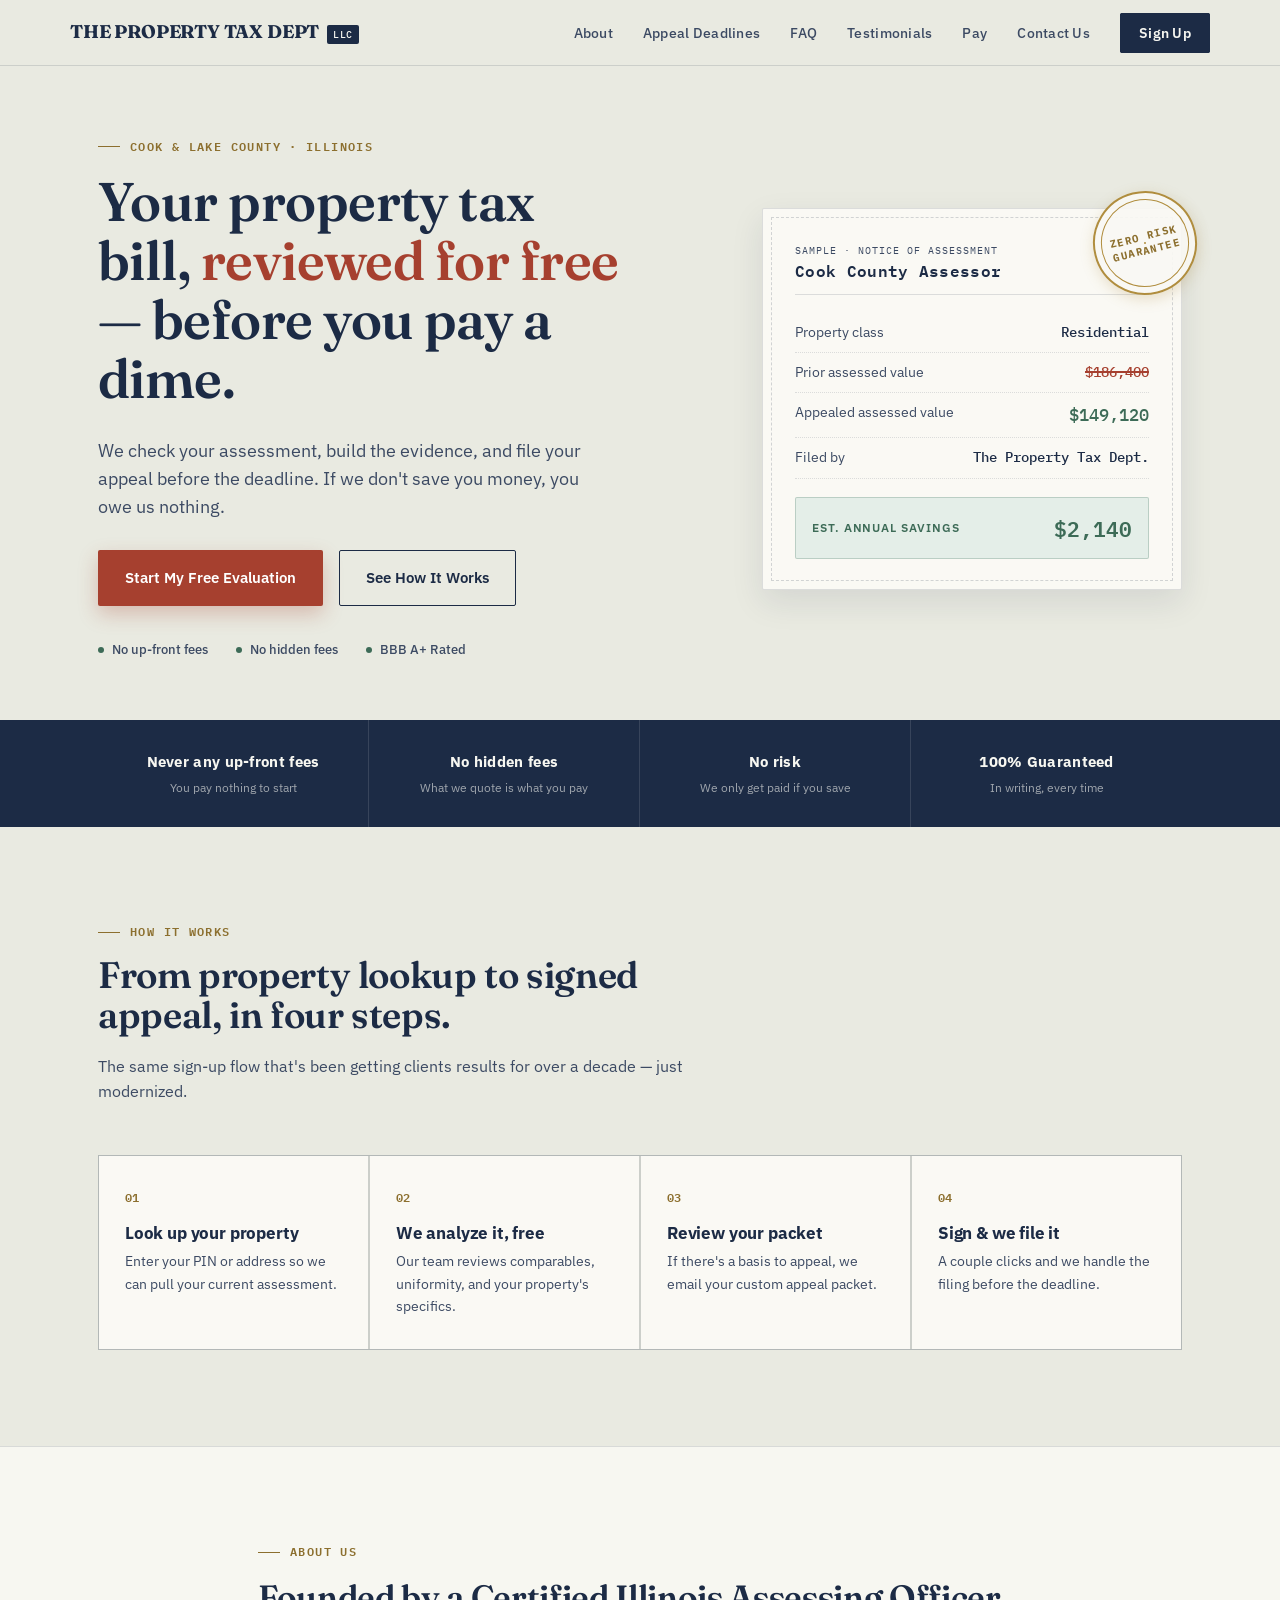
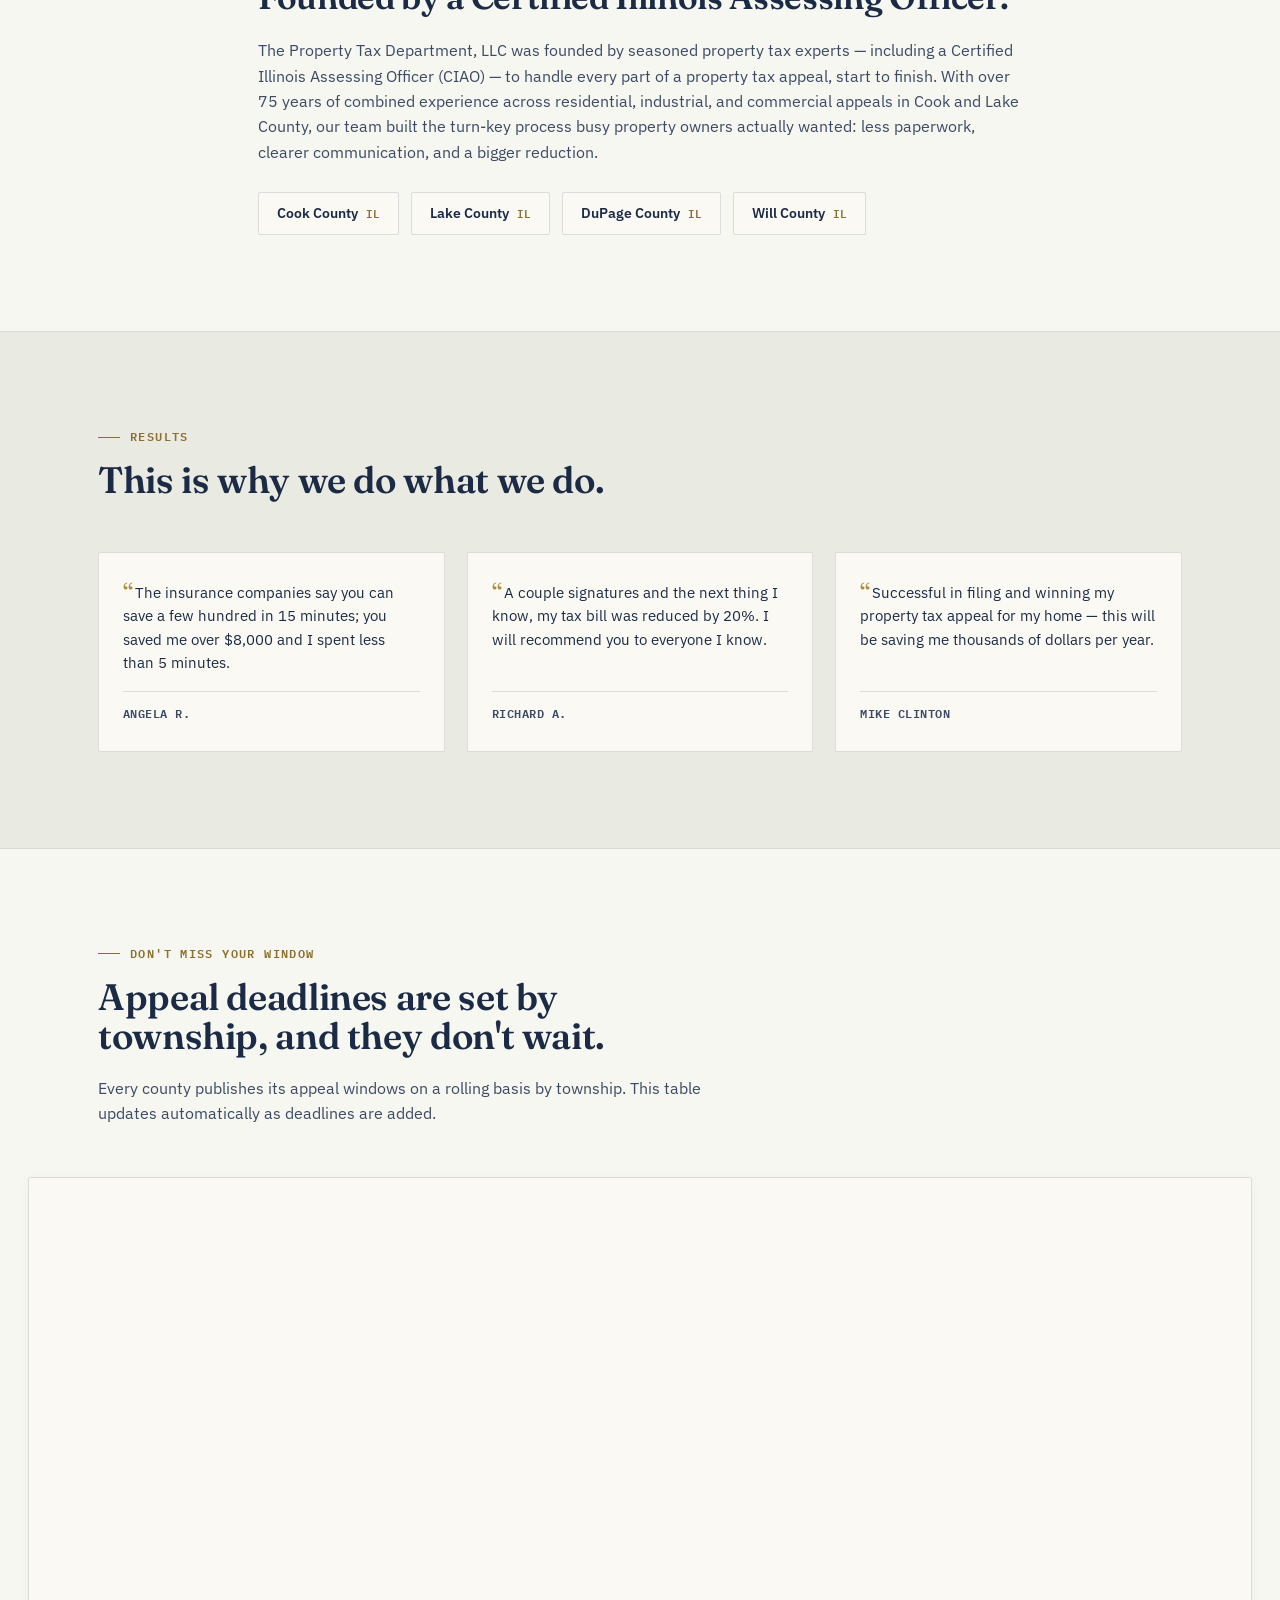
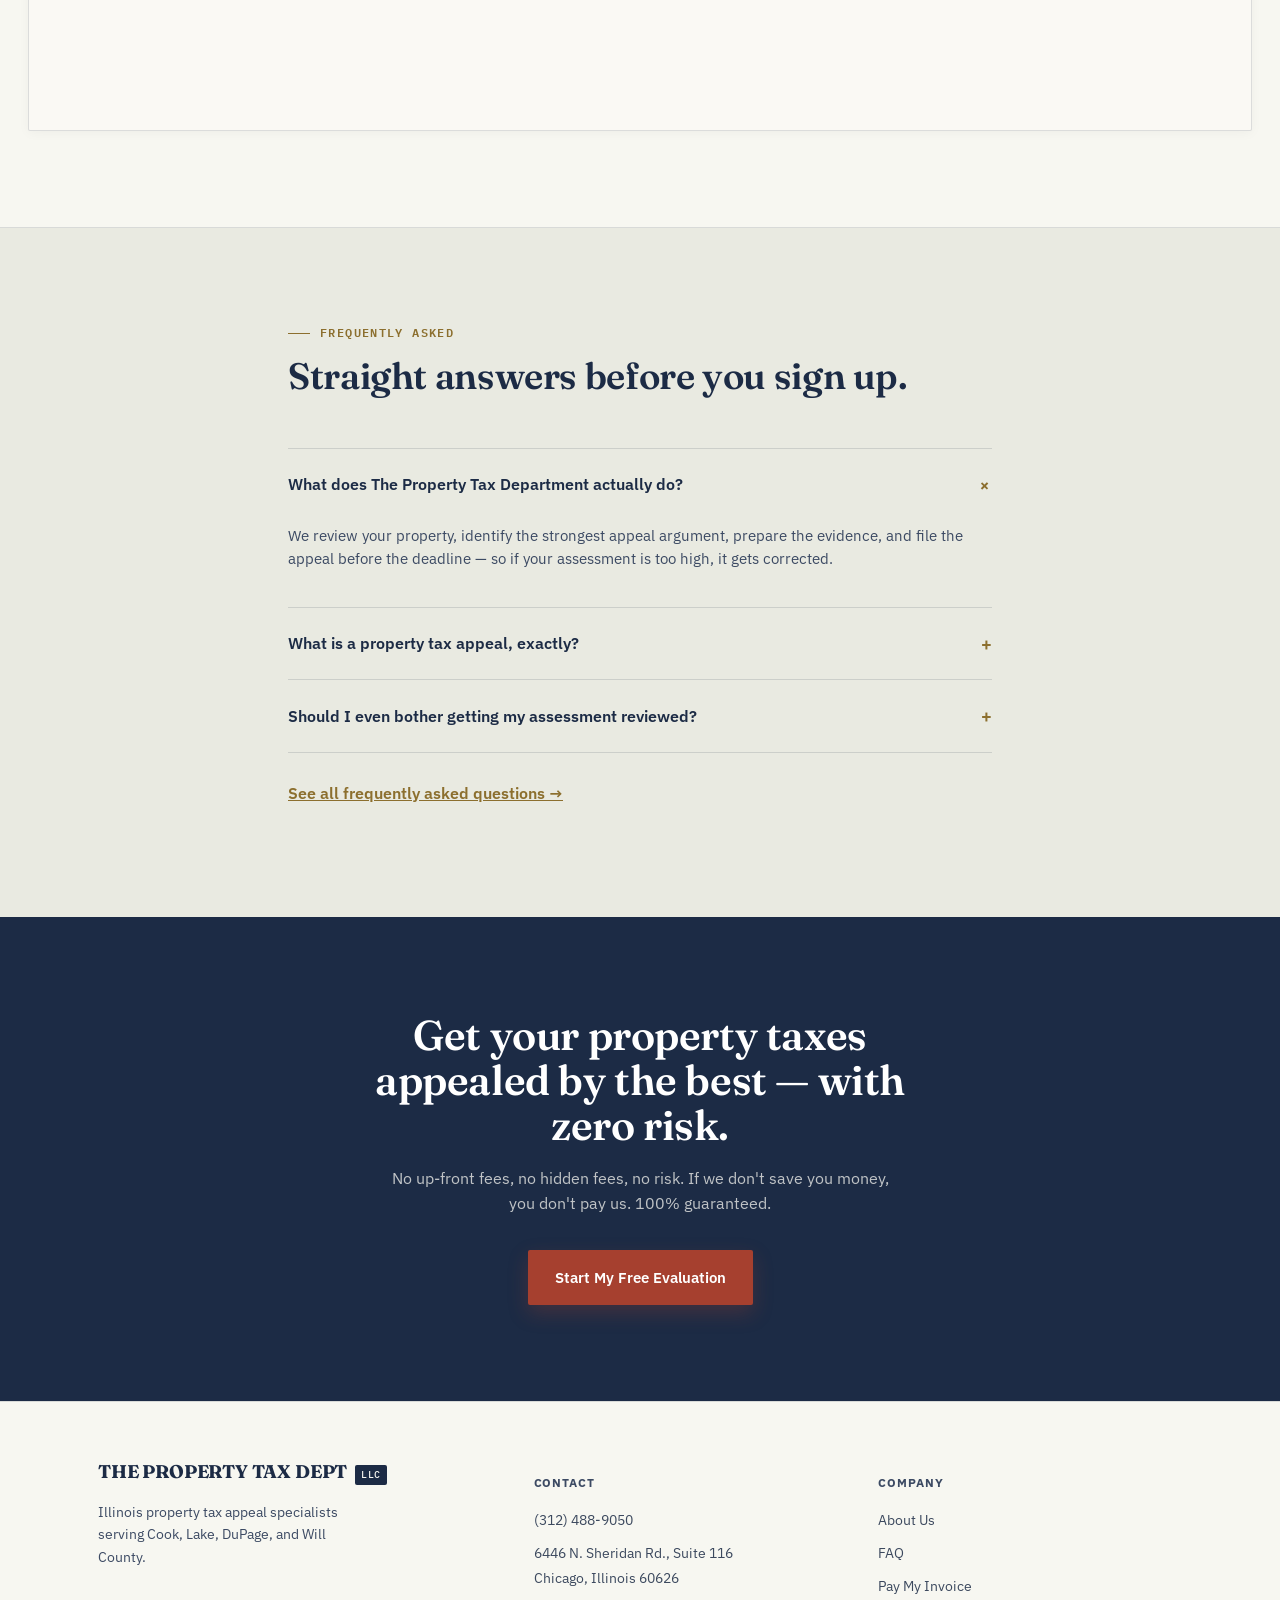
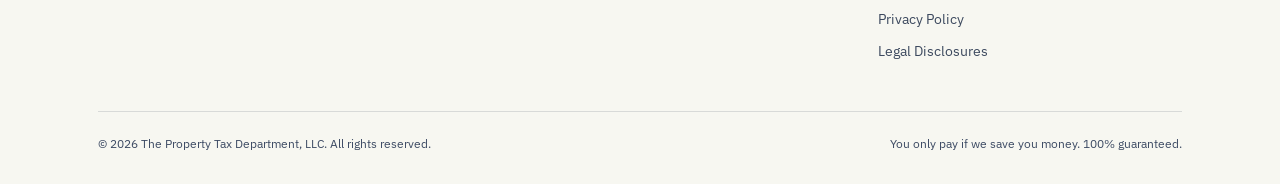
==== commit 3c0a5b1f: "Update index.html" ====
--- a/index.html
+++ b/index.html
@@ -136,7 +136,9 @@
       <h2>Appeal deadlines are set by township, and they don't wait.</h2>
       <p>Every county publishes its appeal windows on a rolling basis by township. This table updates automatically as deadlines are added.</p>
     </div>
-
+  </div>
+
+  <div style="max-width:1500px; margin:0 auto; padding:0 28px;">
     <div style="background:var(--card); border:1px solid var(--line); border-radius:2px; padding:16px; box-shadow: rgba(0,0,0,0.04) 0px 2px 12px;">
       <iframe
         src="https://docs.google.com/spreadsheets/d/e/2PACX-1vSF_vJzqZFuaHN1BcsXZgl0Tn5GGSOuaWz_ckgbdcPoq-x3xvMTUa63Mqg_fzvIWC4XulEvadtZM7b4/pubhtml?widget=true&amp;headers=false"
@@ -144,10 +146,6 @@
         loading="lazy"
         style="width:100%; height:520px; border:none; display:block;">
       </iframe>
-    </div>
-
-    <div style="text-align:center; margin-top:32px;">
-      <a href="calculator/index.html" class="btn btn-primary">Check My Deadline</a>
     </div>
   </div>
 </section>
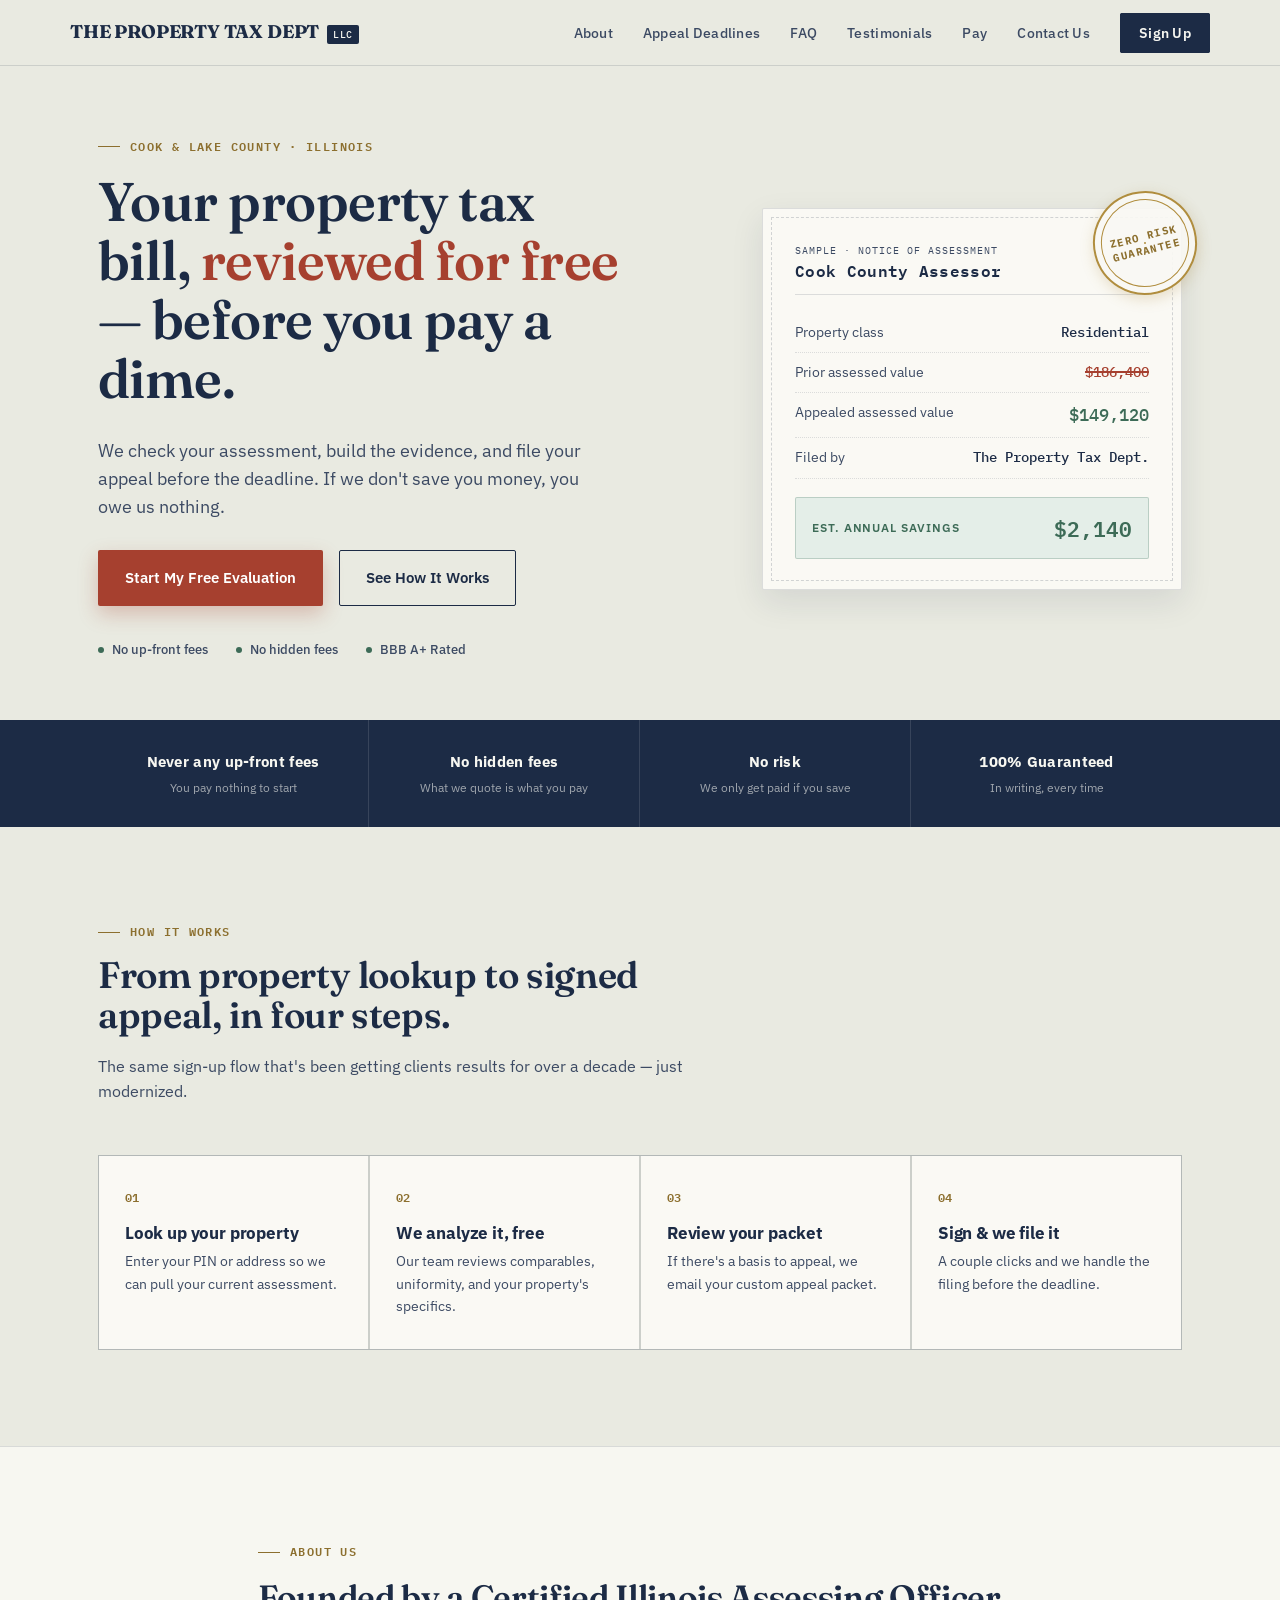
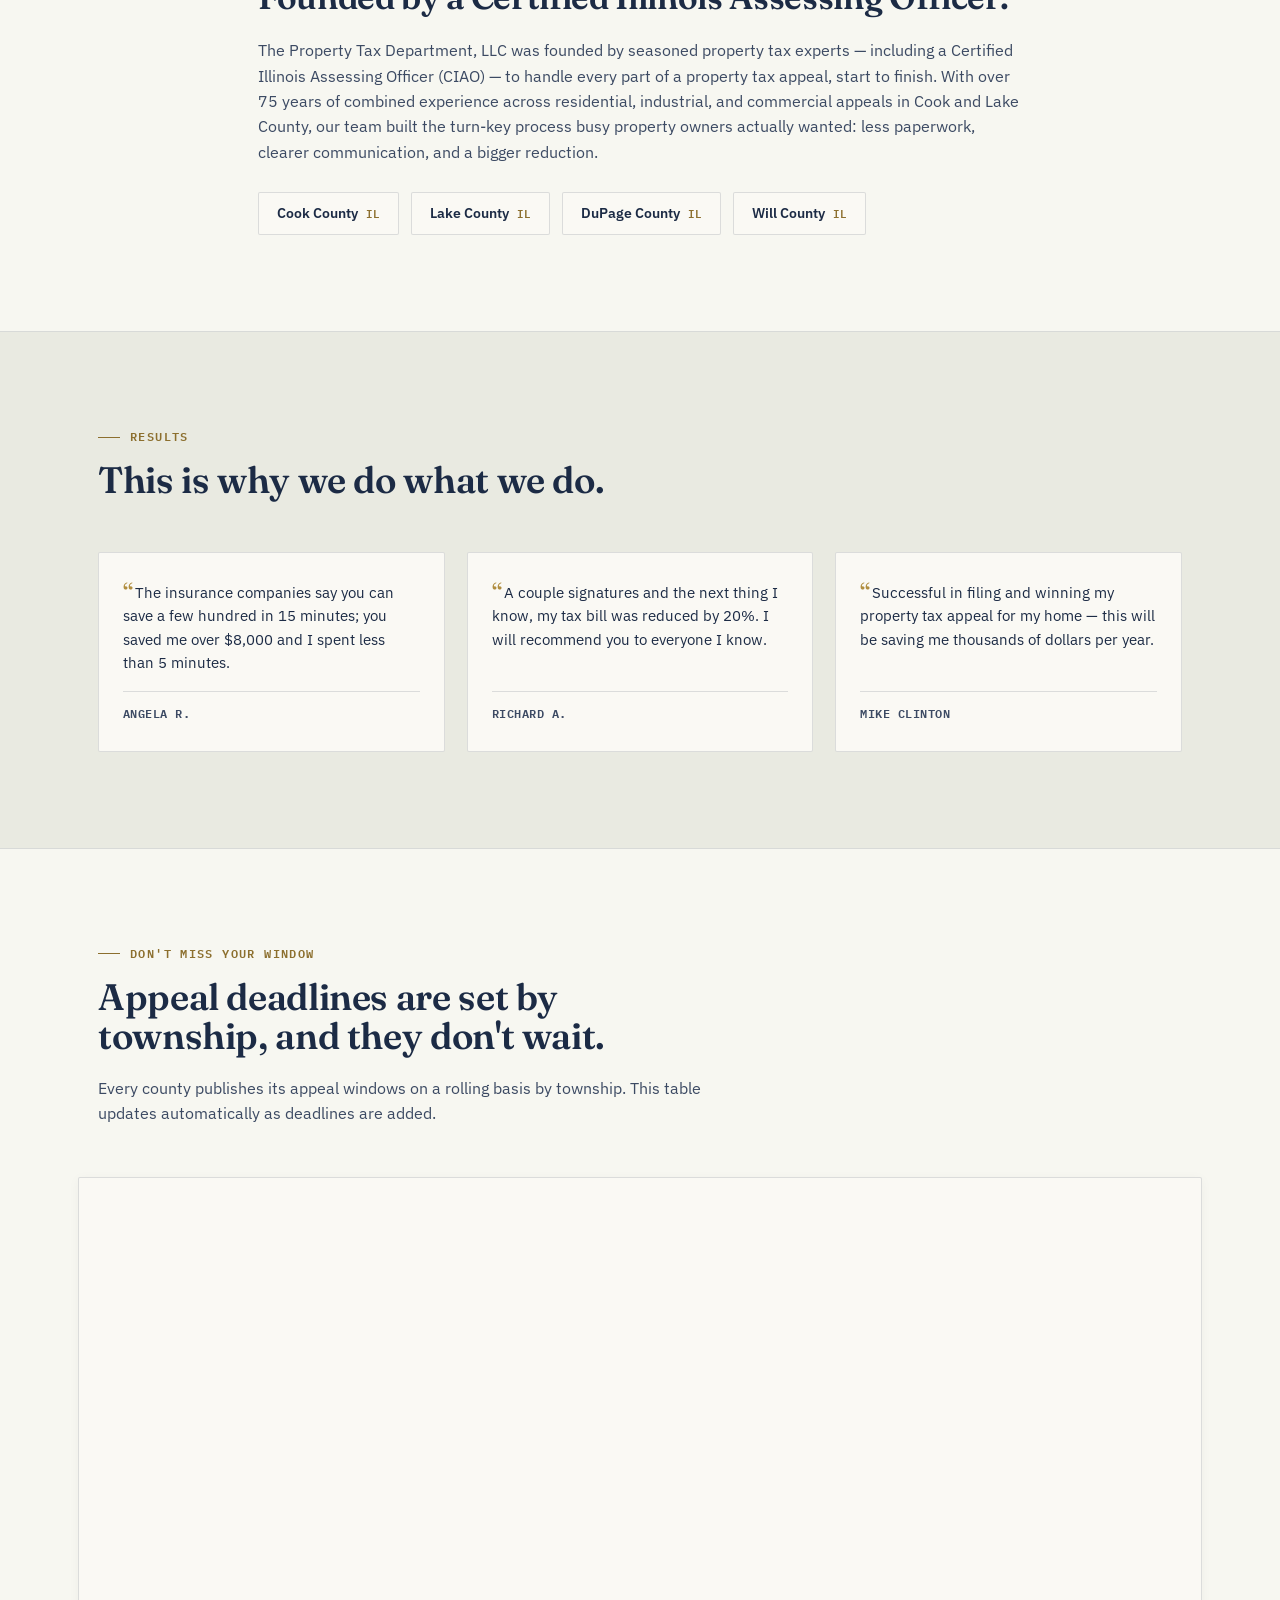
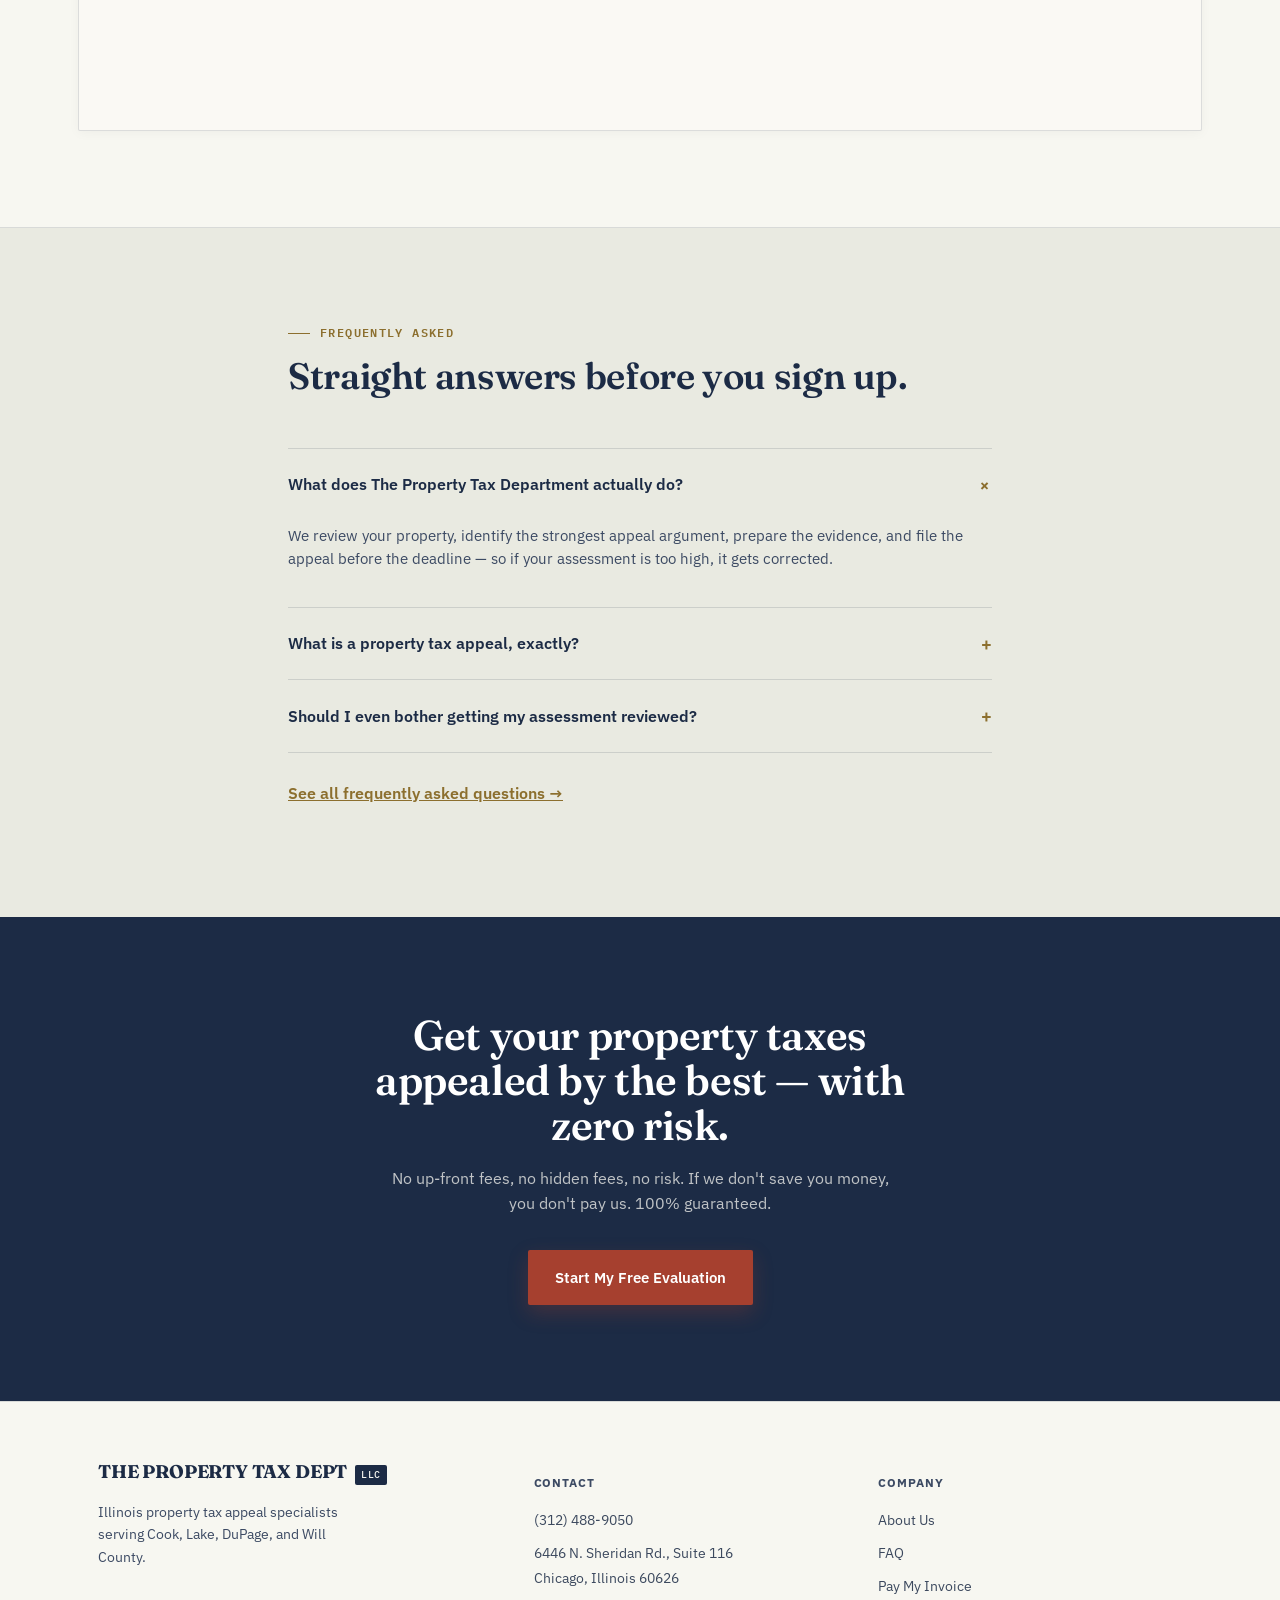
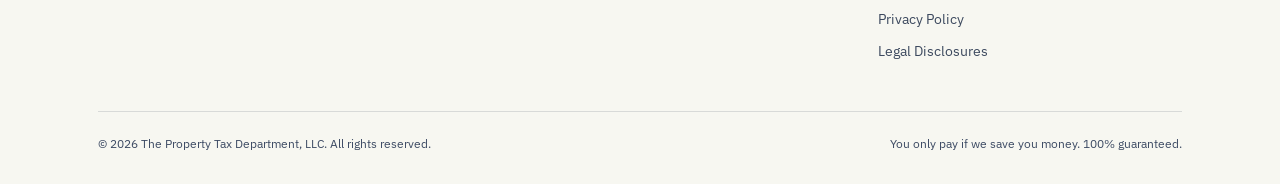
==== commit 4b94c90f: "Update index.html" ====
--- a/index.html
+++ b/index.html
@@ -138,7 +138,7 @@
     </div>
   </div>
 
-  <div style="max-width:1500px; margin:0 auto; padding:0 28px;">
+  <div style="max-width:1180px; margin:0 auto; padding:0 28px;">
     <div style="background:var(--card); border:1px solid var(--line); border-radius:2px; padding:16px; box-shadow: rgba(0,0,0,0.04) 0px 2px 12px;">
       <iframe
         src="https://docs.google.com/spreadsheets/d/e/2PACX-1vSF_vJzqZFuaHN1BcsXZgl0Tn5GGSOuaWz_ckgbdcPoq-x3xvMTUa63Mqg_fzvIWC4XulEvadtZM7b4/pubhtml?widget=true&amp;headers=false"
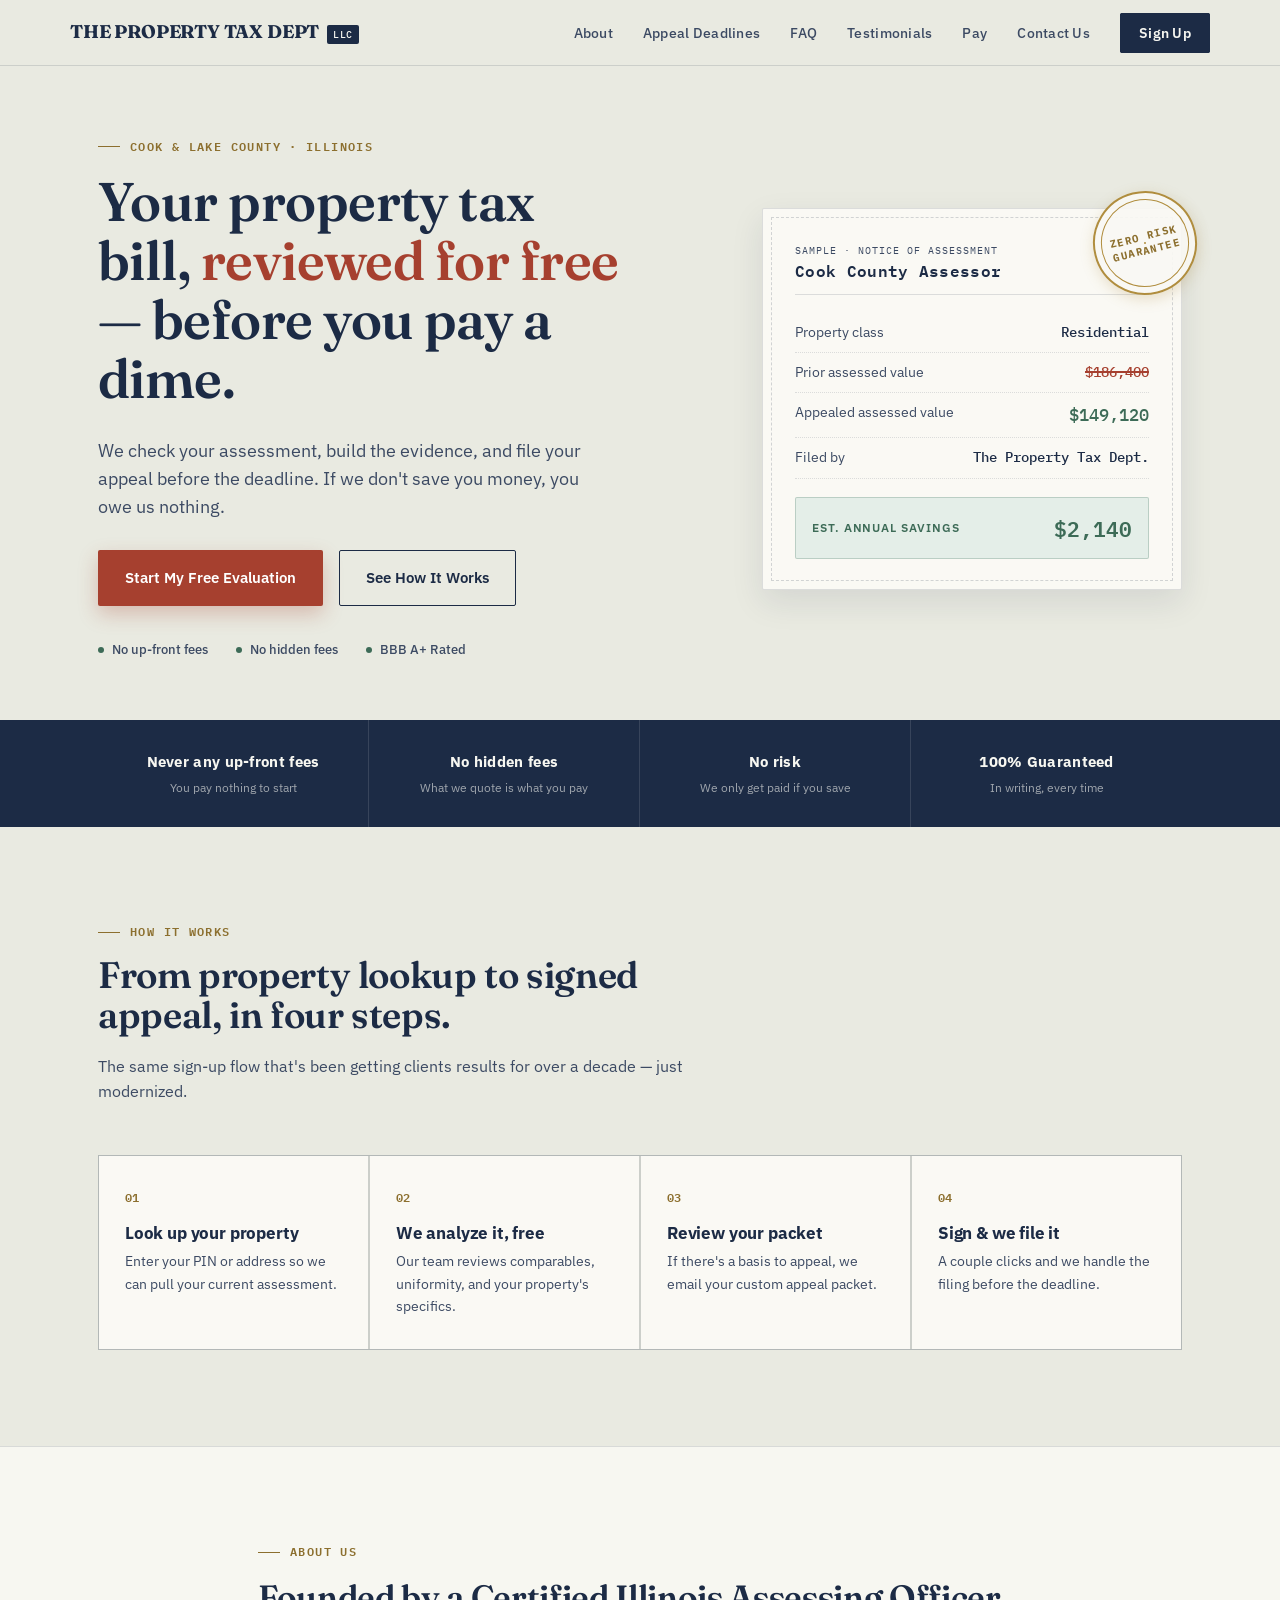
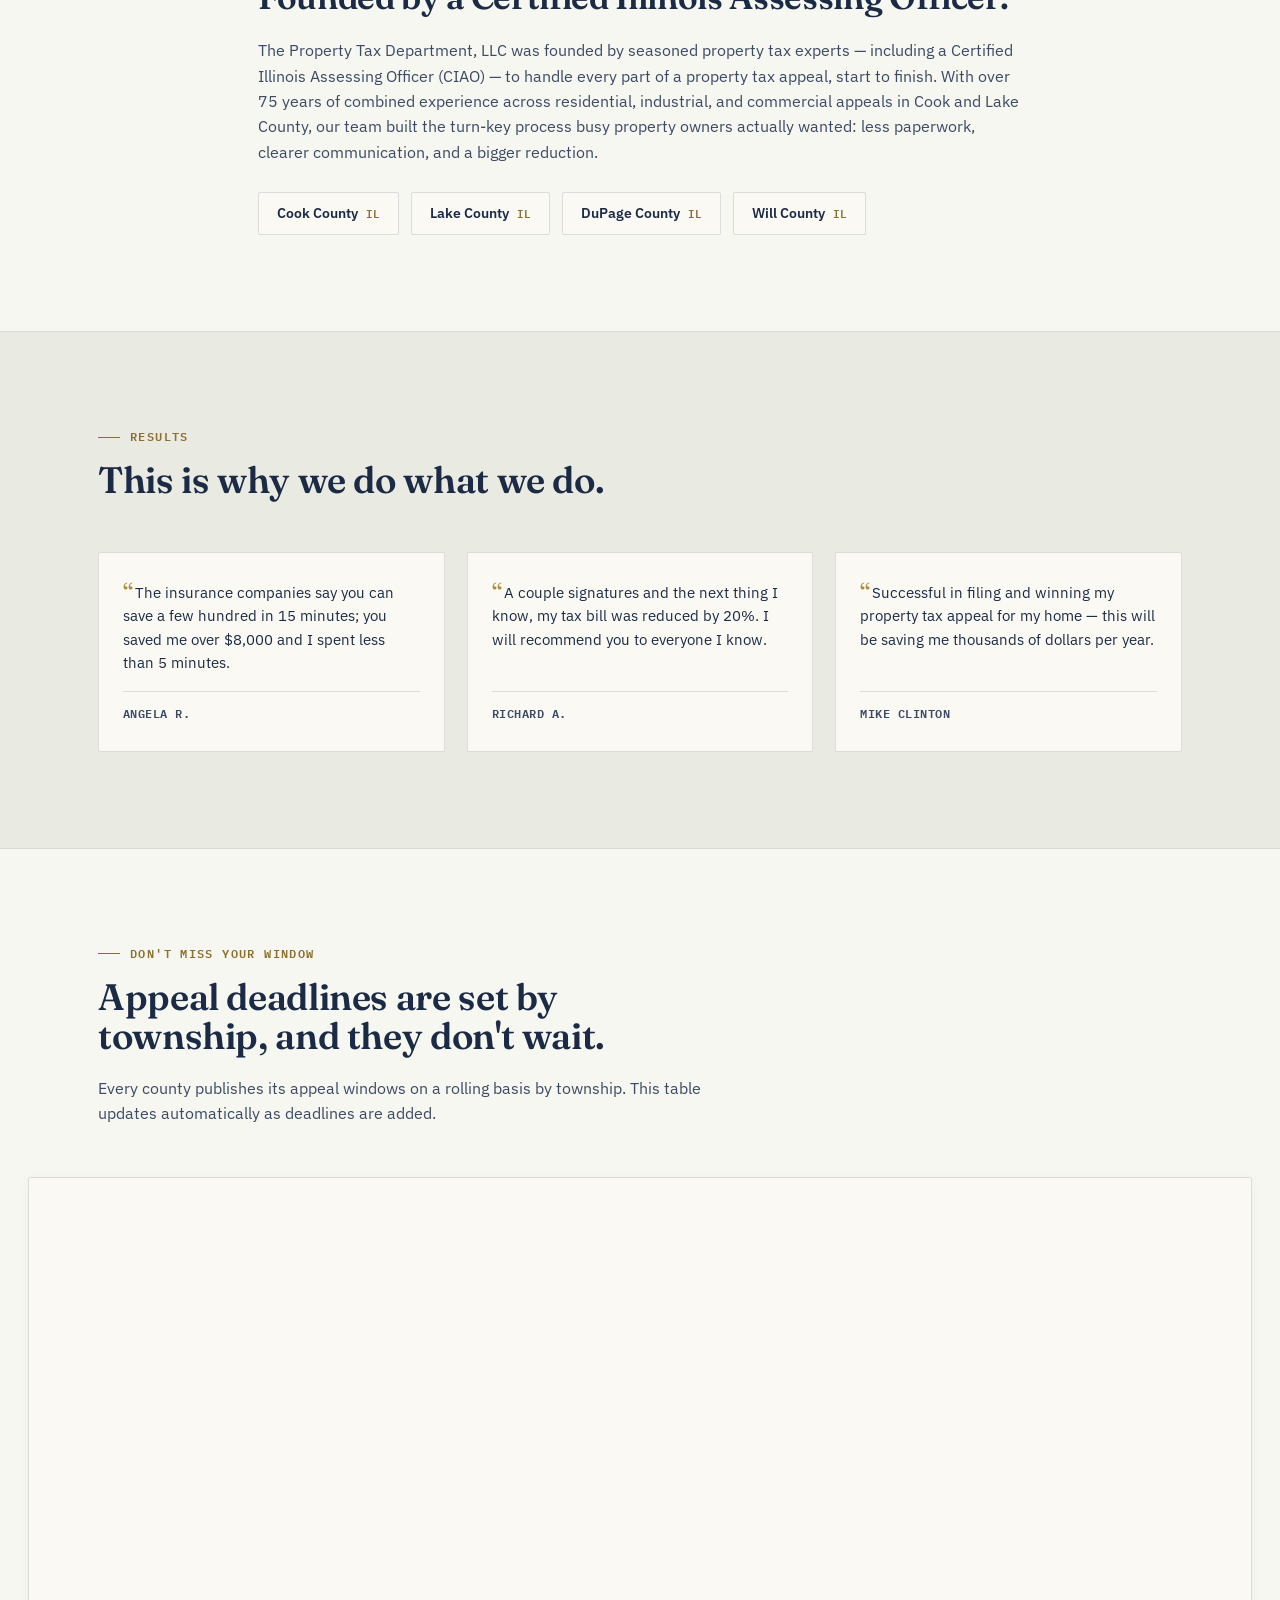
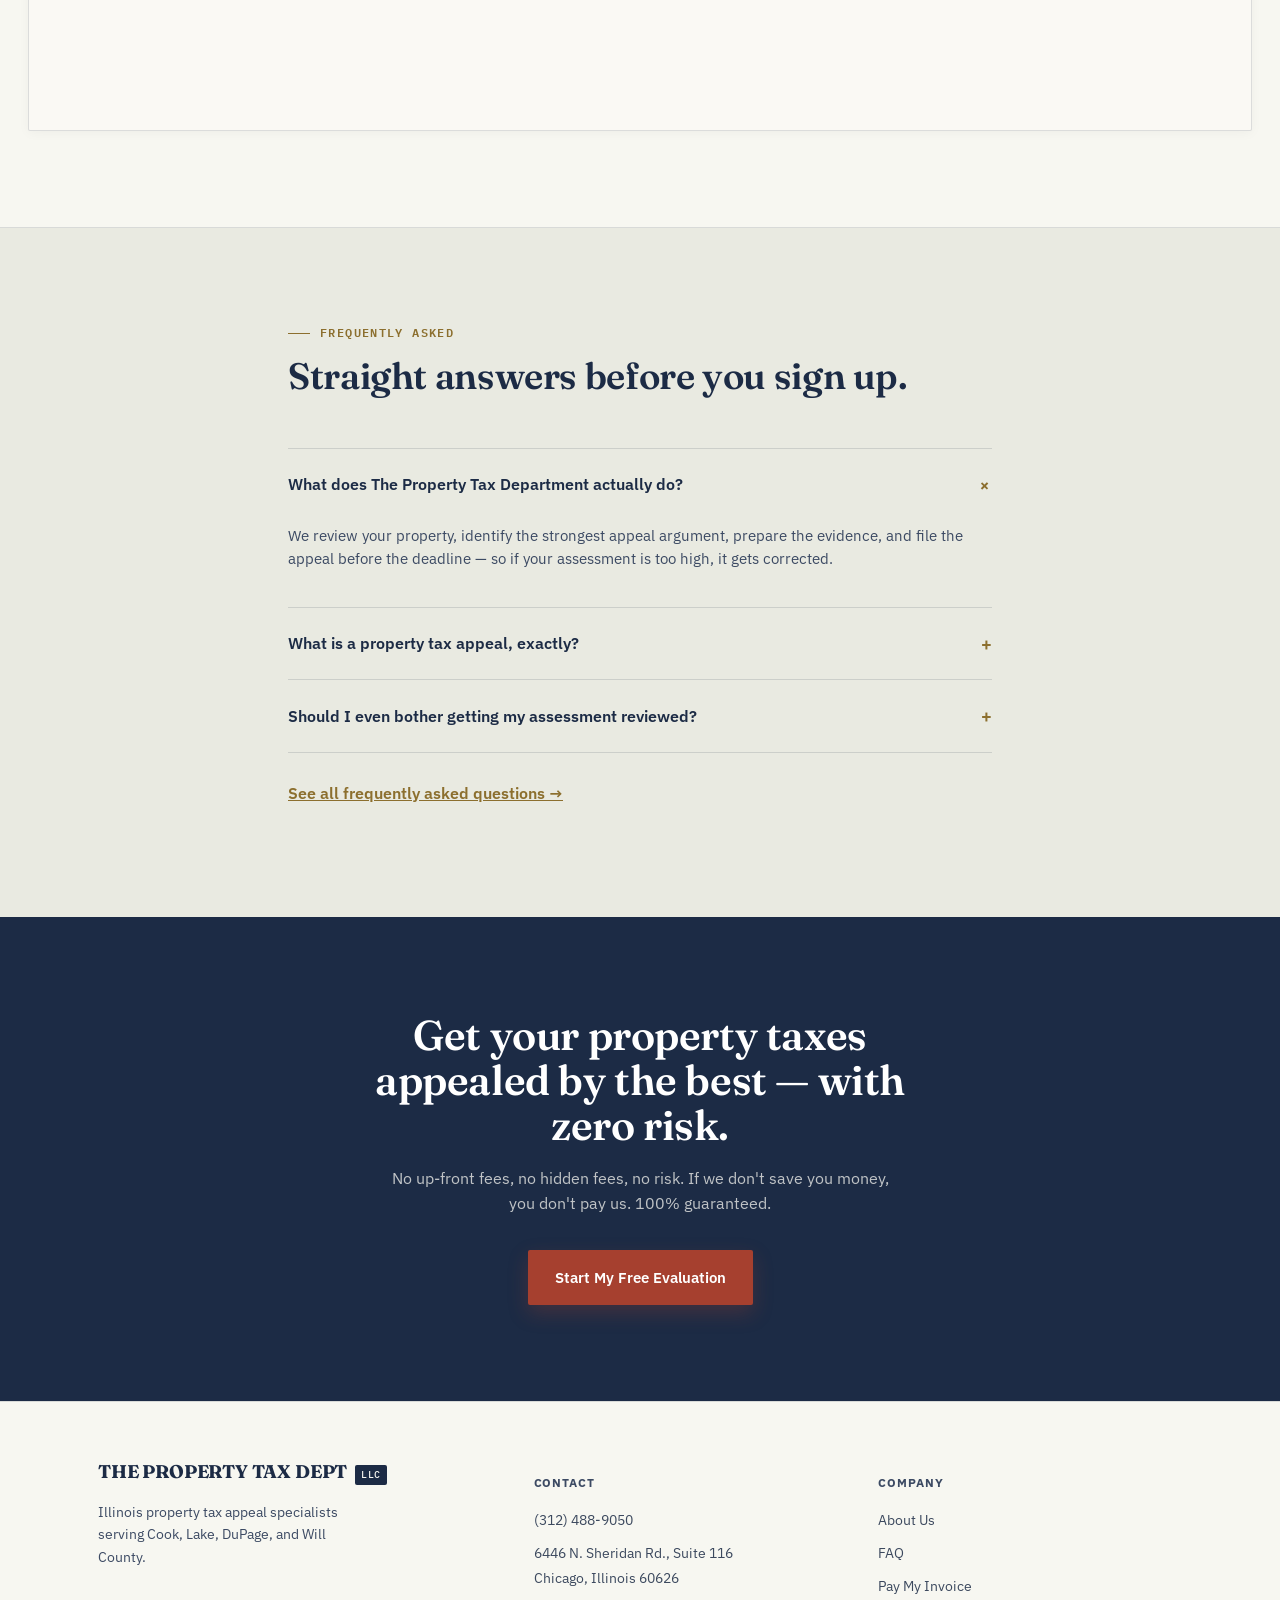
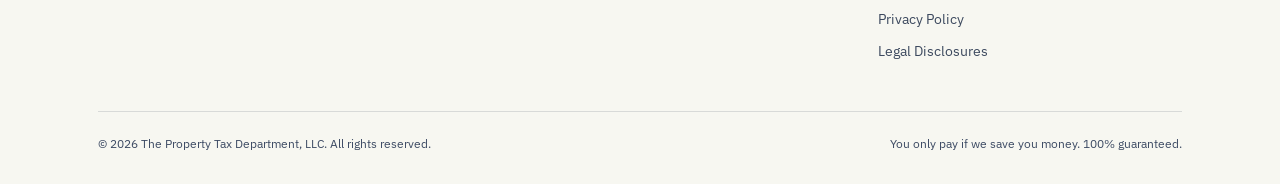
==== commit 4a4af757: "Update index.html" ====
--- a/index.html
+++ b/index.html
@@ -138,7 +138,7 @@
     </div>
   </div>
 
-  <div style="max-width:1180px; margin:0 auto; padding:0 28px;">
+  <div style="max-width:1300px; margin:0 auto; padding:0 28px;">
     <div style="background:var(--card); border:1px solid var(--line); border-radius:2px; padding:16px; box-shadow: rgba(0,0,0,0.04) 0px 2px 12px;">
       <iframe
         src="https://docs.google.com/spreadsheets/d/e/2PACX-1vSF_vJzqZFuaHN1BcsXZgl0Tn5GGSOuaWz_ckgbdcPoq-x3xvMTUa63Mqg_fzvIWC4XulEvadtZM7b4/pubhtml?widget=true&amp;headers=false"
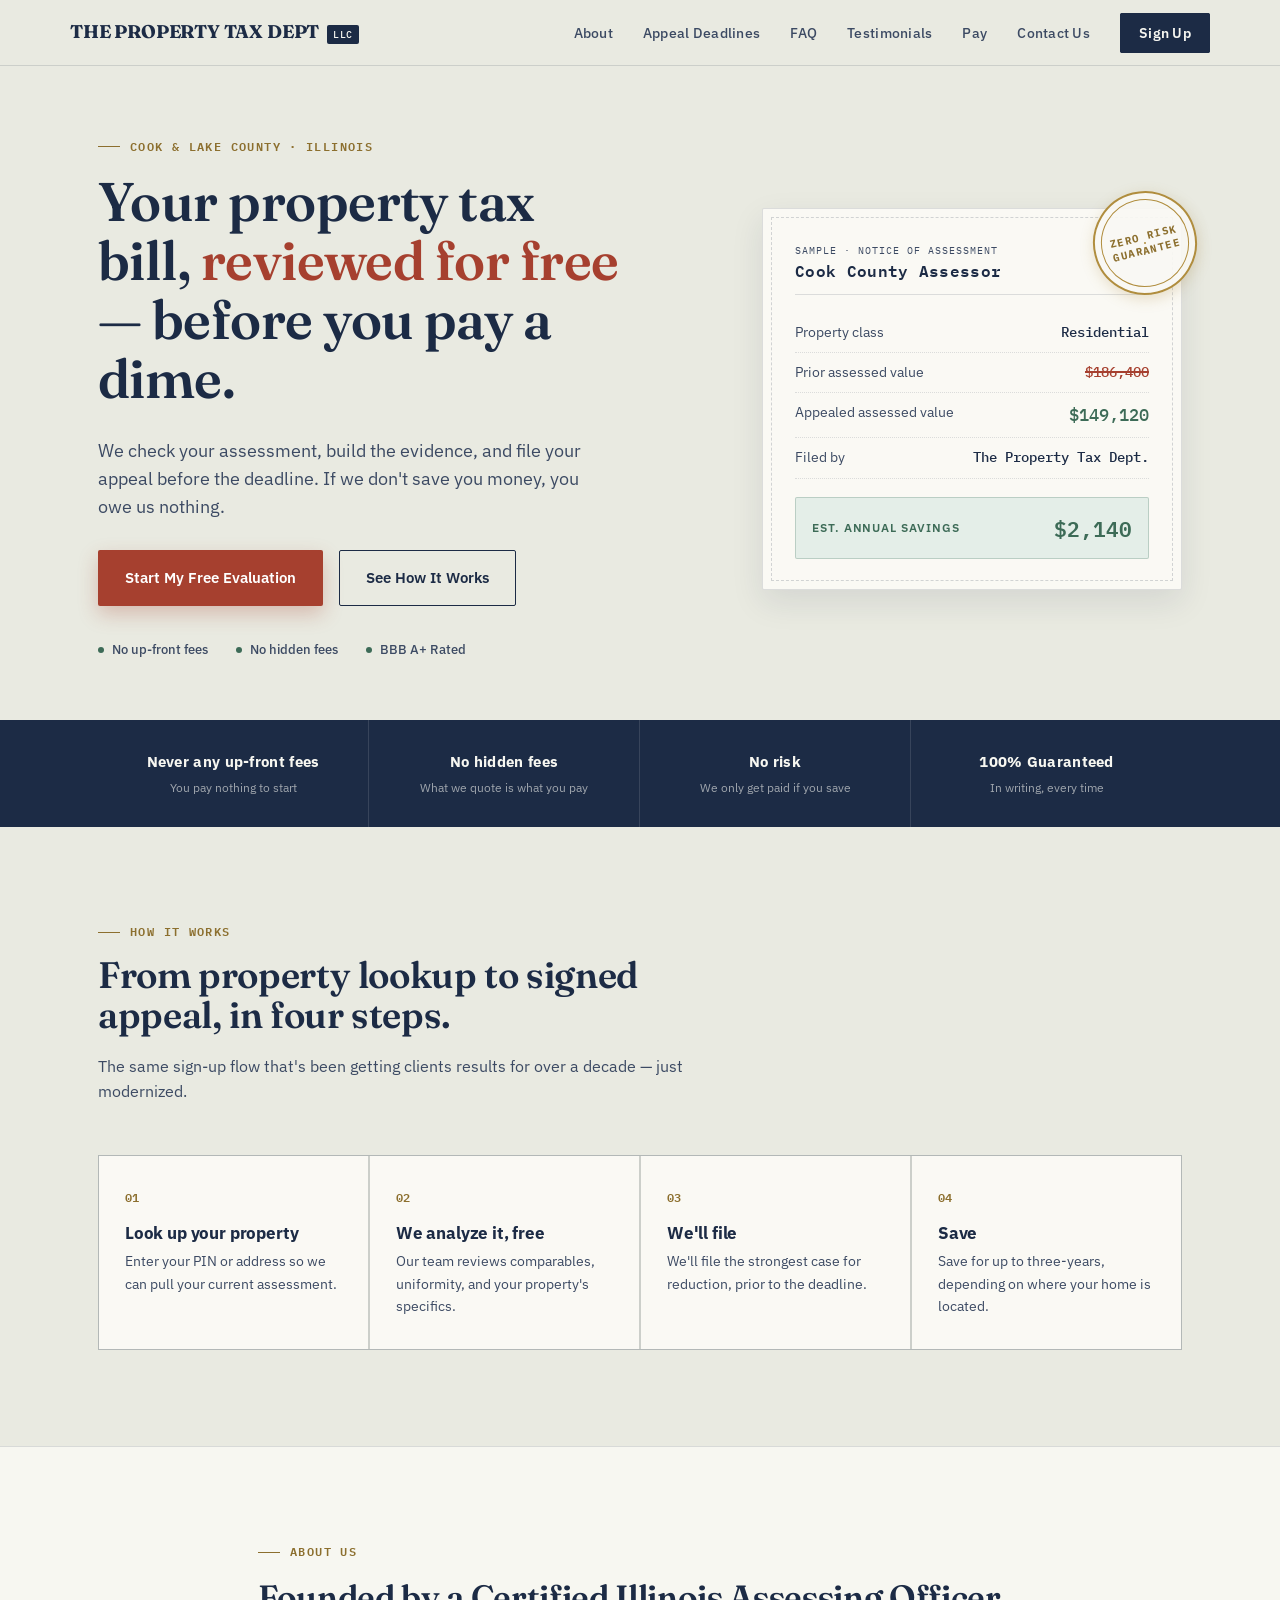
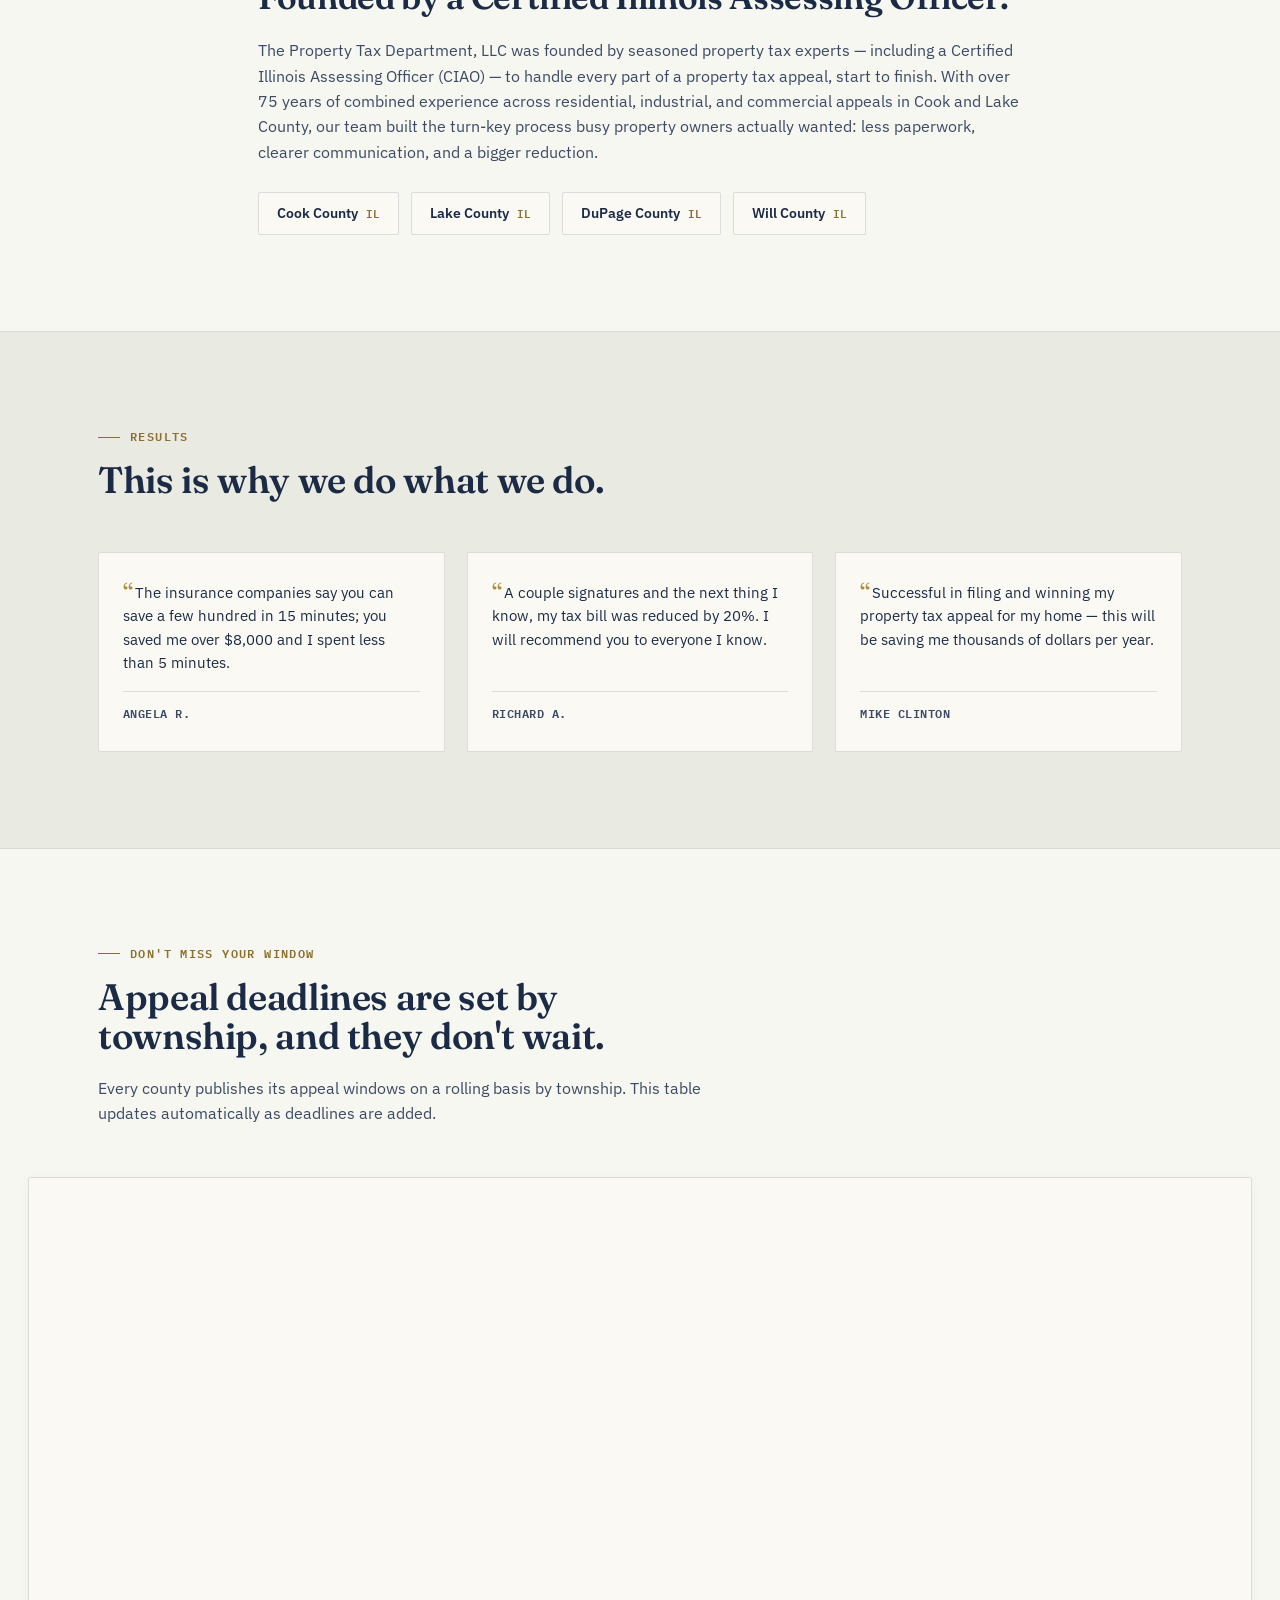
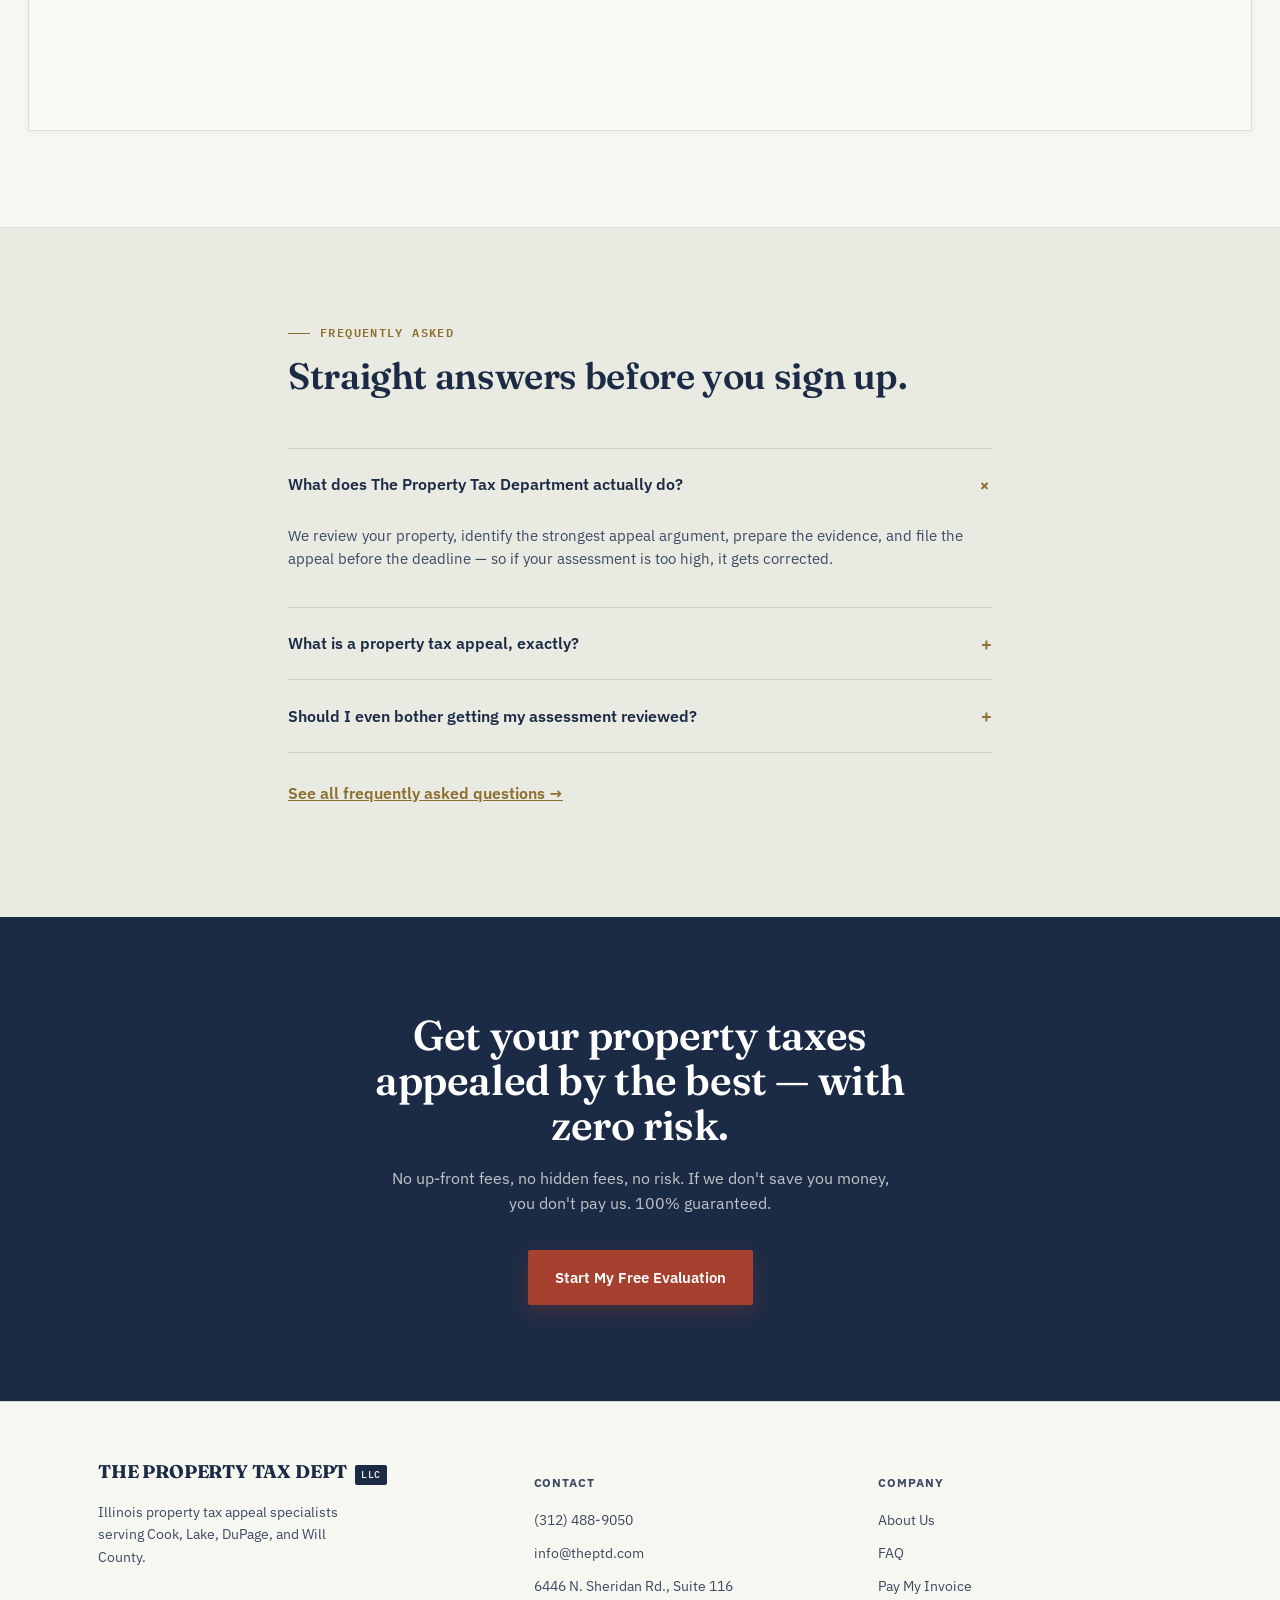
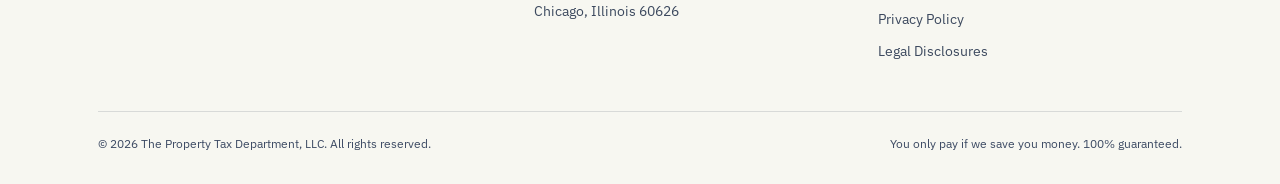
==== commit c29cabf1: "Update how-it-works copy for steps 3 & 4, add email to footer contact" ====
--- a/index.html
+++ b/index.html
@@ -86,8 +86,8 @@
     <div class="steps">
       <div class="step"><span class="num">01</span><h3>Look up your property</h3><p>Enter your PIN or address so we can pull your current assessment.</p></div>
       <div class="step"><span class="num">02</span><h3>We analyze it, free</h3><p>Our team reviews comparables, uniformity, and your property's specifics.</p></div>
-      <div class="step"><span class="num">03</span><h3>Review your packet</h3><p>If there's a basis to appeal, we email your custom appeal packet.</p></div>
-      <div class="step"><span class="num">04</span><h3>Sign &amp; we file it</h3><p>A couple clicks and we handle the filing before the deadline.</p></div>
+      <div class="step"><span class="num">03</span><h3>We'll file</h3><p>We'll file the strongest case for reduction, prior to the deadline.</p></div>
+      <div class="step"><span class="num">04</span><h3>Save</h3><p>Save for up to three-years, depending on where your home is located.</p></div>
     </div>
   </div>
 </section>
@@ -193,6 +193,7 @@
         <h4>Contact</h4>
         <ul>
           <li><a href="tel:3124889050">(312) 488-9050</a></li>
+          <li><a href="mailto:info@theptd.com">info@theptd.com</a></li>
           <li><a href="#">6446 N. Sheridan Rd., Suite 116<br>Chicago, Illinois 60626</a></li>
         </ul>
       </div>
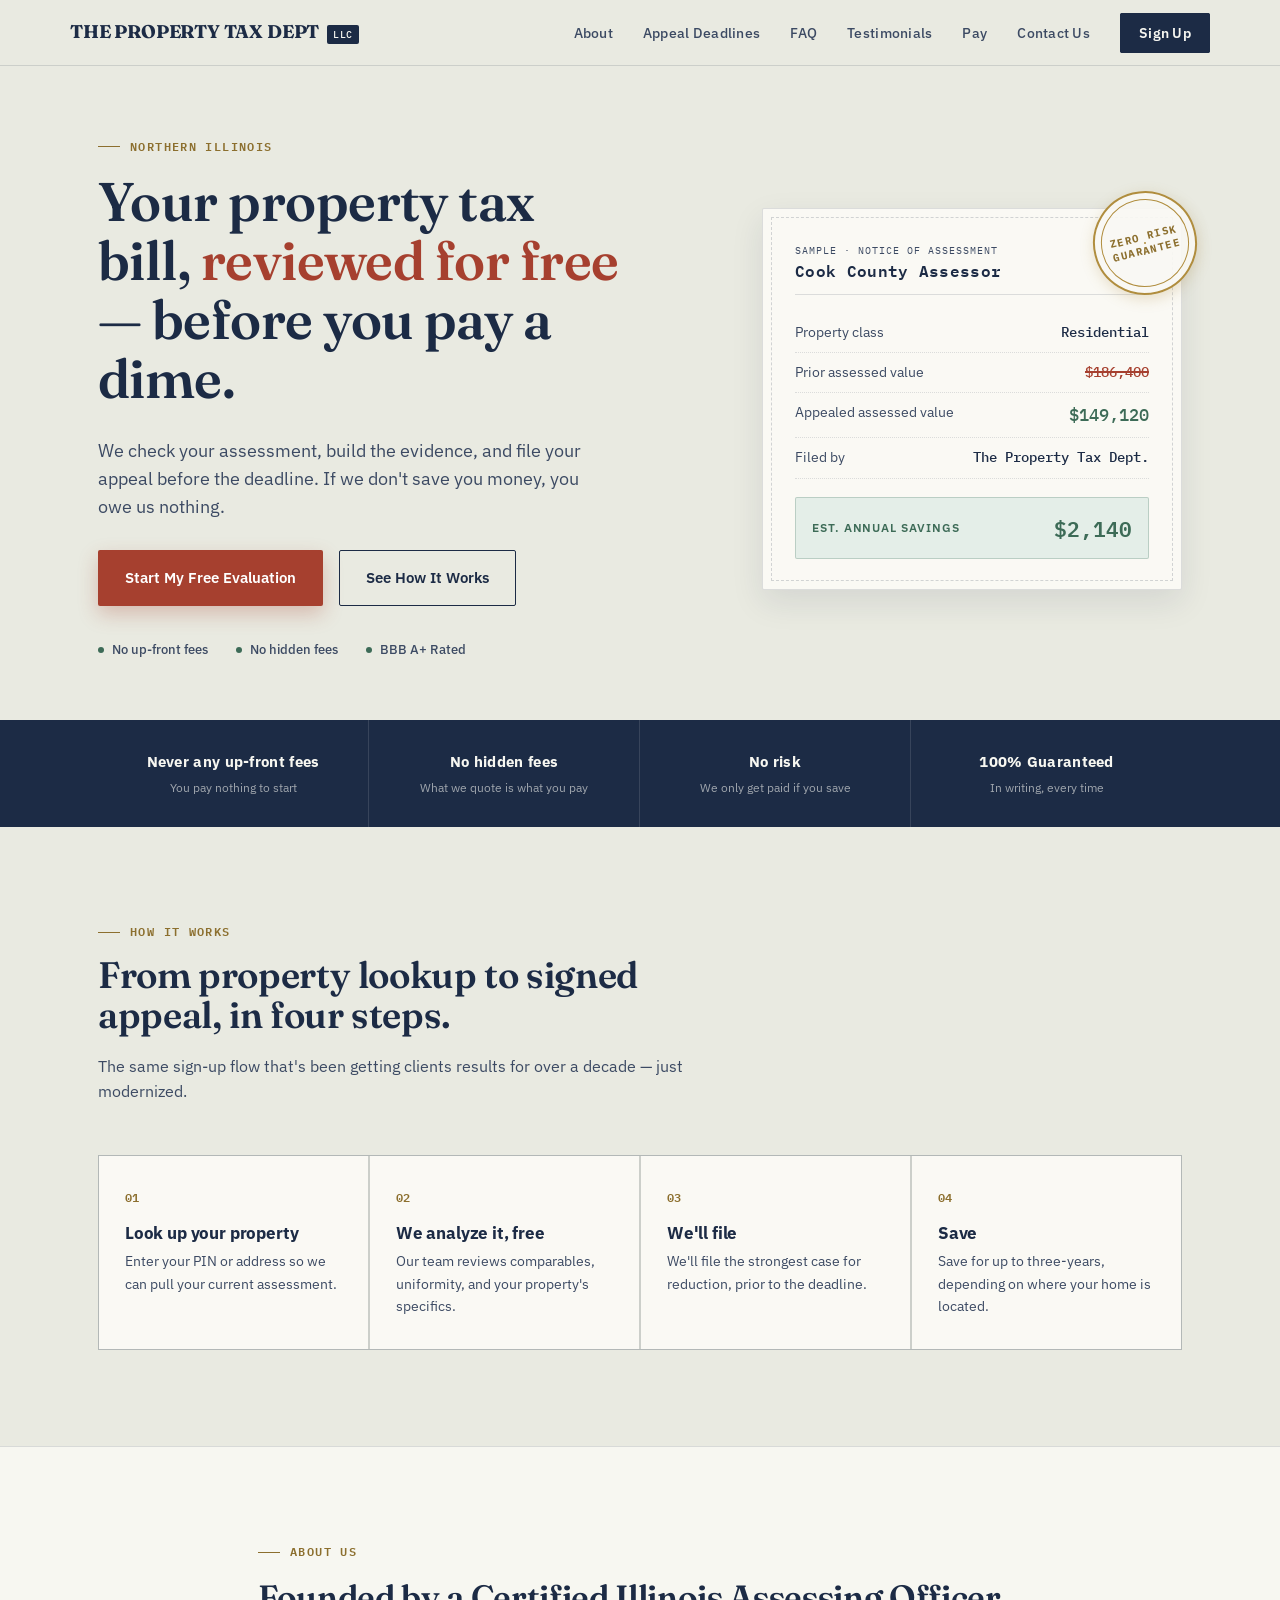
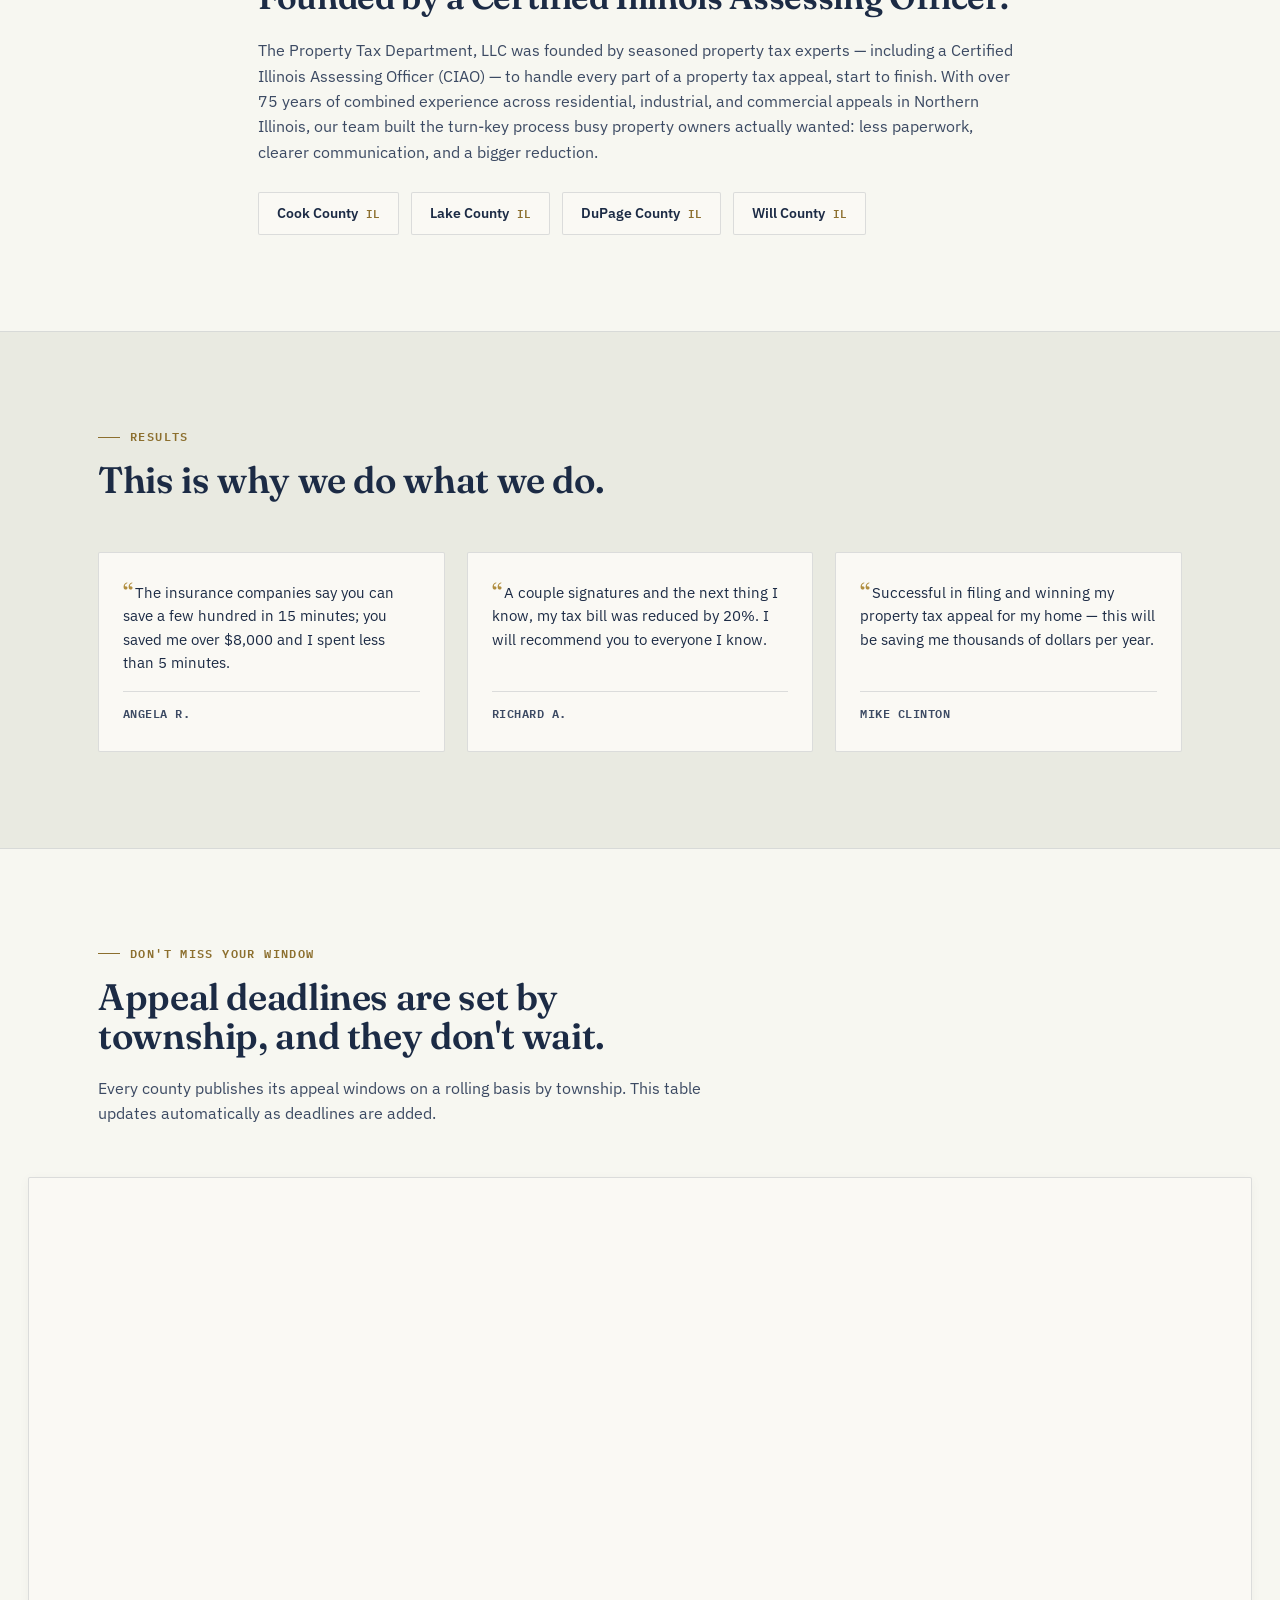
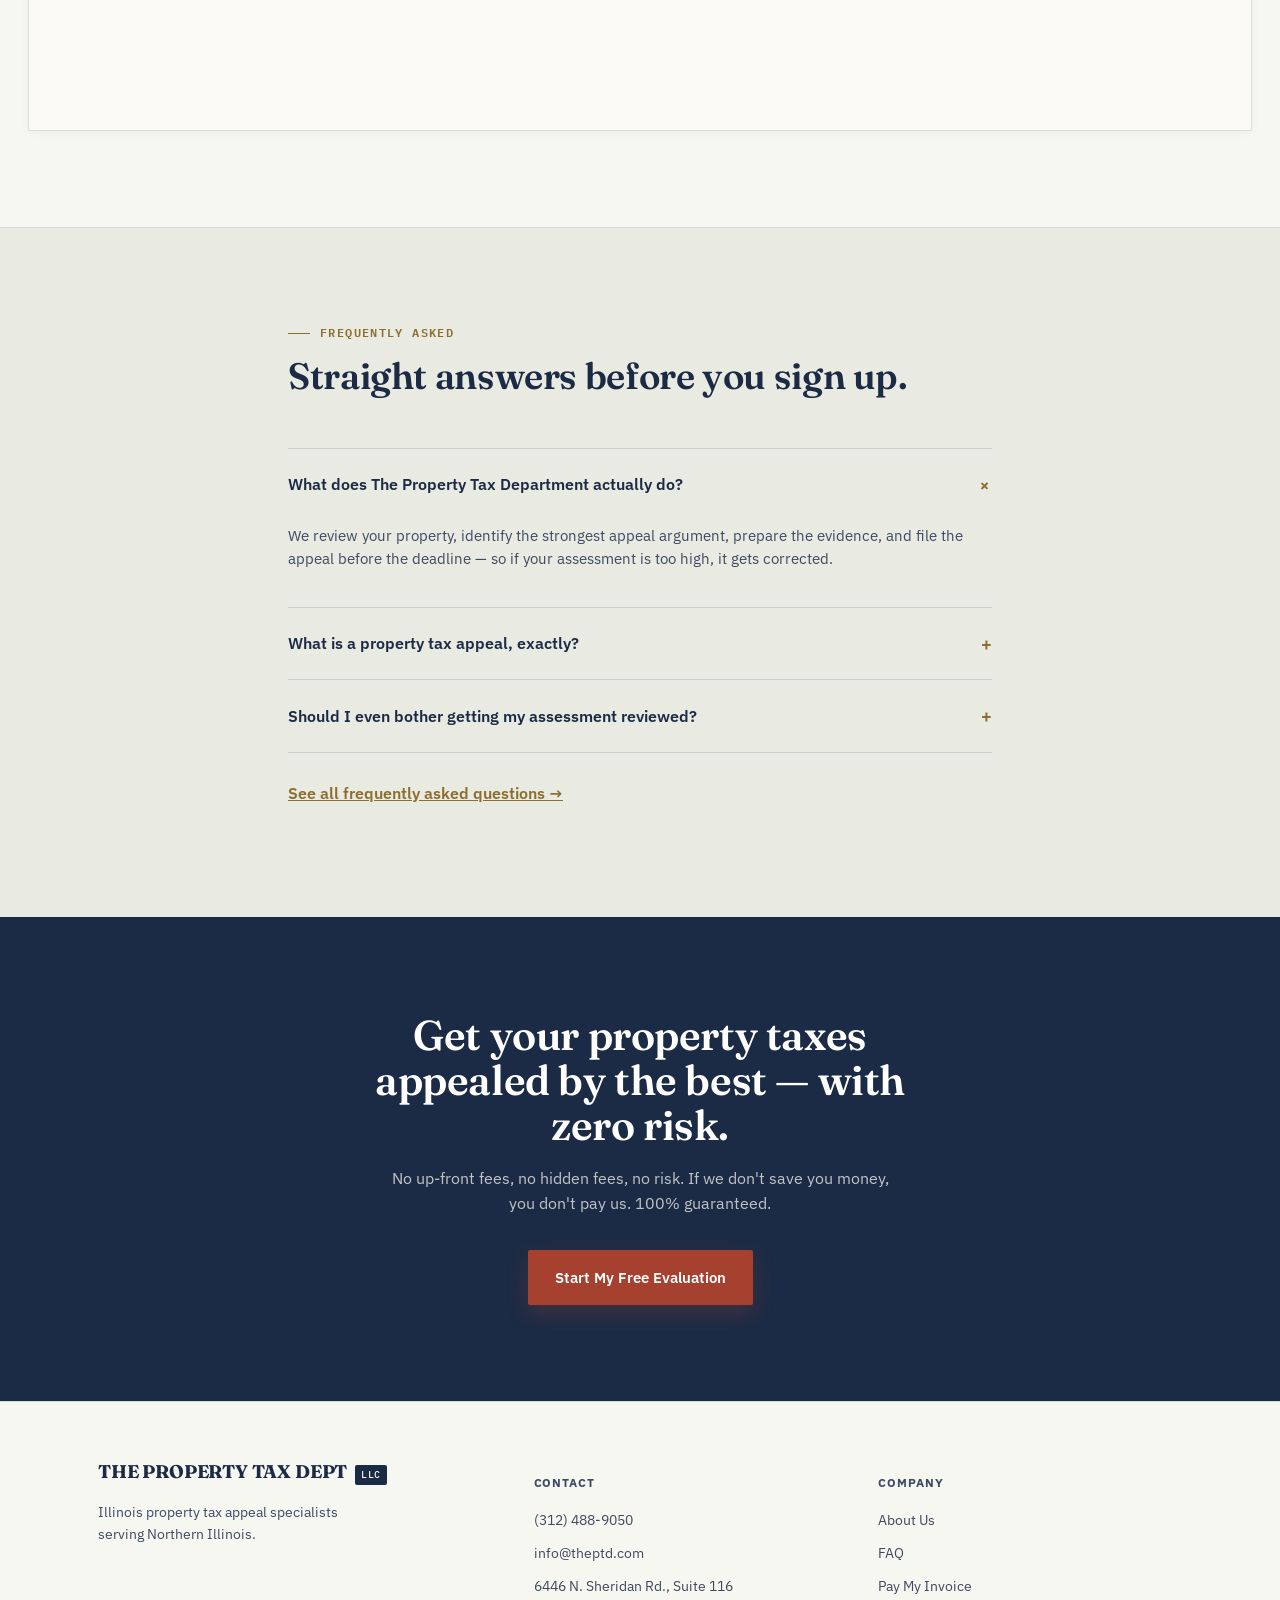
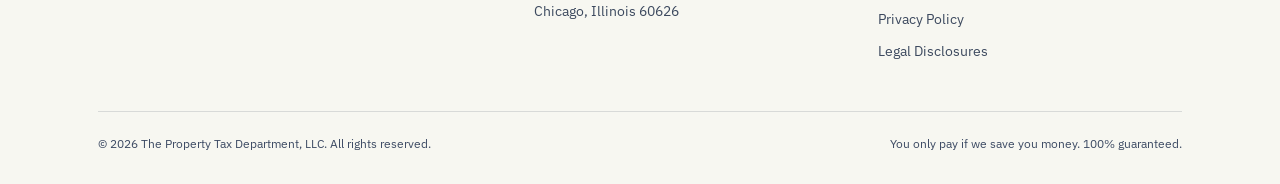
==== commit 69137781: "Simplify county references on homepage to Northern Illinois Co-Authored-By: Claude Sonnet 5 <noreply" ====
--- a/index.html
+++ b/index.html
@@ -4,7 +4,7 @@
 <meta charset="UTF-8">
 <meta name="viewport" content="width=device-width, initial-scale=1.0">
 <title>The Property Tax Department, LLC | Illinois Property Tax Appeals</title>
-<meta name="description" content="Cook &amp; Lake County property tax appeals. No up-front fees. No hidden fees. You only pay if we save you money — 100% guaranteed.">
+<meta name="description" content="Illinois property tax appeals. No up-front fees. No hidden fees. You only pay if we save you money — 100% guaranteed.">
 <link rel="preconnect" href="https://fonts.googleapis.com">
 <link href="https://fonts.googleapis.com/css2?family=Fraunces:opsz,wght@9..144,400;9..144,500;9..144,600;9..144,700&family=IBM+Plex+Sans:wght@400;500;600;700&family=IBM+Plex+Mono:wght@400;500;600&display=swap" rel="stylesheet">
 <link rel="stylesheet" href="assets/site.css">
@@ -32,7 +32,7 @@
 <section class="hero">
   <div class="wrap hero-grid">
     <div>
-      <div class="eyebrow">Cook &amp; Lake County · Illinois</div>
+      <div class="eyebrow">Northern Illinois</div>
       <h1>Your property tax bill, <em>reviewed for free</em> — before you pay a dime.</h1>
       <p class="lede">We check your assessment, build the evidence, and file your appeal before the deadline. If we don't save you money, you owe us nothing.</p>
       <div class="hero-actions">
@@ -96,7 +96,7 @@
   <div class="wrap" style="max-width:820px;">
     <div class="eyebrow">About us</div>
     <h2 style="font-size:clamp(1.6rem,3vw,2.1rem); margin-bottom:22px;">Founded by a Certified Illinois Assessing Officer.</h2>
-    <p style="color:var(--ink-soft); font-size:1.02rem;">The Property Tax Department, LLC was founded by seasoned property tax experts — including a Certified Illinois Assessing Officer (CIAO) — to handle every part of a property tax appeal, start to finish. With over 75 years of combined experience across residential, industrial, and commercial appeals in Cook and Lake County, our team built the turn-key process busy property owners actually wanted: less paperwork, clearer communication, and a bigger reduction.</p>
+    <p style="color:var(--ink-soft); font-size:1.02rem;">The Property Tax Department, LLC was founded by seasoned property tax experts — including a Certified Illinois Assessing Officer (CIAO) — to handle every part of a property tax appeal, start to finish. With over 75 years of combined experience across residential, industrial, and commercial appeals in Northern Illinois, our team built the turn-key process busy property owners actually wanted: less paperwork, clearer communication, and a bigger reduction.</p>
     <div class="counties" style="margin-top:28px;">
       <div class="county-chip">Cook County <span class="mono">IL</span></div>
       <div class="county-chip">Lake County <span class="mono">IL</span></div>
@@ -167,7 +167,7 @@
       </div>
       <div class="faq-item">
         <div class="q"><span>Should I even bother getting my assessment reviewed?</span><span class="plus">+</span></div>
-        <div class="a"><p>If you own property in Cook or Lake County, it's worth checking — especially if your assessment recently increased, you bought recently, or similar nearby homes are assessed lower.</p></div>
+        <div class="a"><p>If you own property in Northern Illinois, it's worth checking — especially if your assessment recently increased, you bought recently, or similar nearby homes are assessed lower.</p></div>
       </div>
     </div>
     <p style="margin-top:28px;"><a href="faq.html" class="link" style="color:var(--brass-dark); text-decoration:underline; font-weight:600;">See all frequently asked questions →</a></p>
@@ -187,7 +187,7 @@
     <div class="foot-grid">
       <div>
         <div class="logo" style="margin-bottom:14px;">THE PROPERTY TAX DEPT<span>LLC</span></div>
-        <p style="color:var(--ink-soft); font-size:.9rem; max-width:34ch;">Illinois property tax appeal specialists serving Cook, Lake, DuPage, and Will County.</p>
+        <p style="color:var(--ink-soft); font-size:.9rem; max-width:34ch;">Illinois property tax appeal specialists serving Northern Illinois.</p>
       </div>
       <div>
         <h4>Contact</h4>
